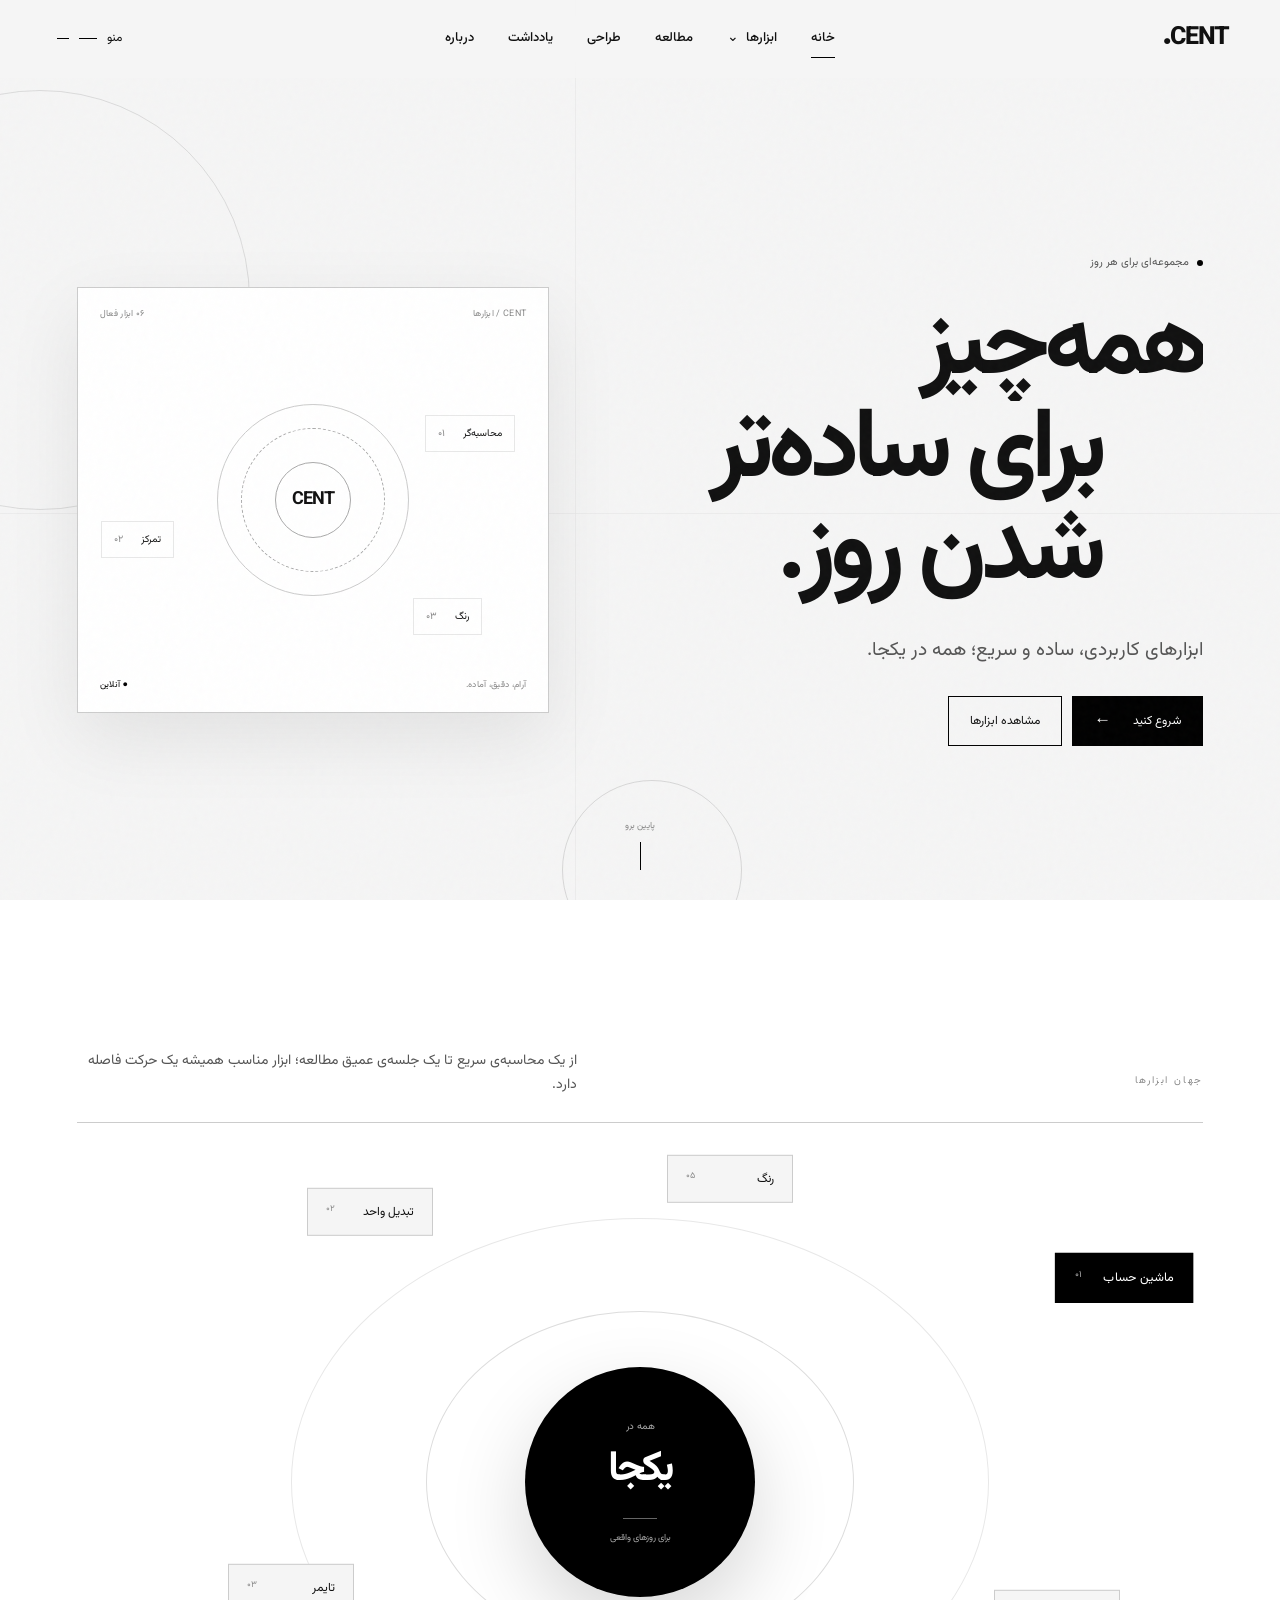
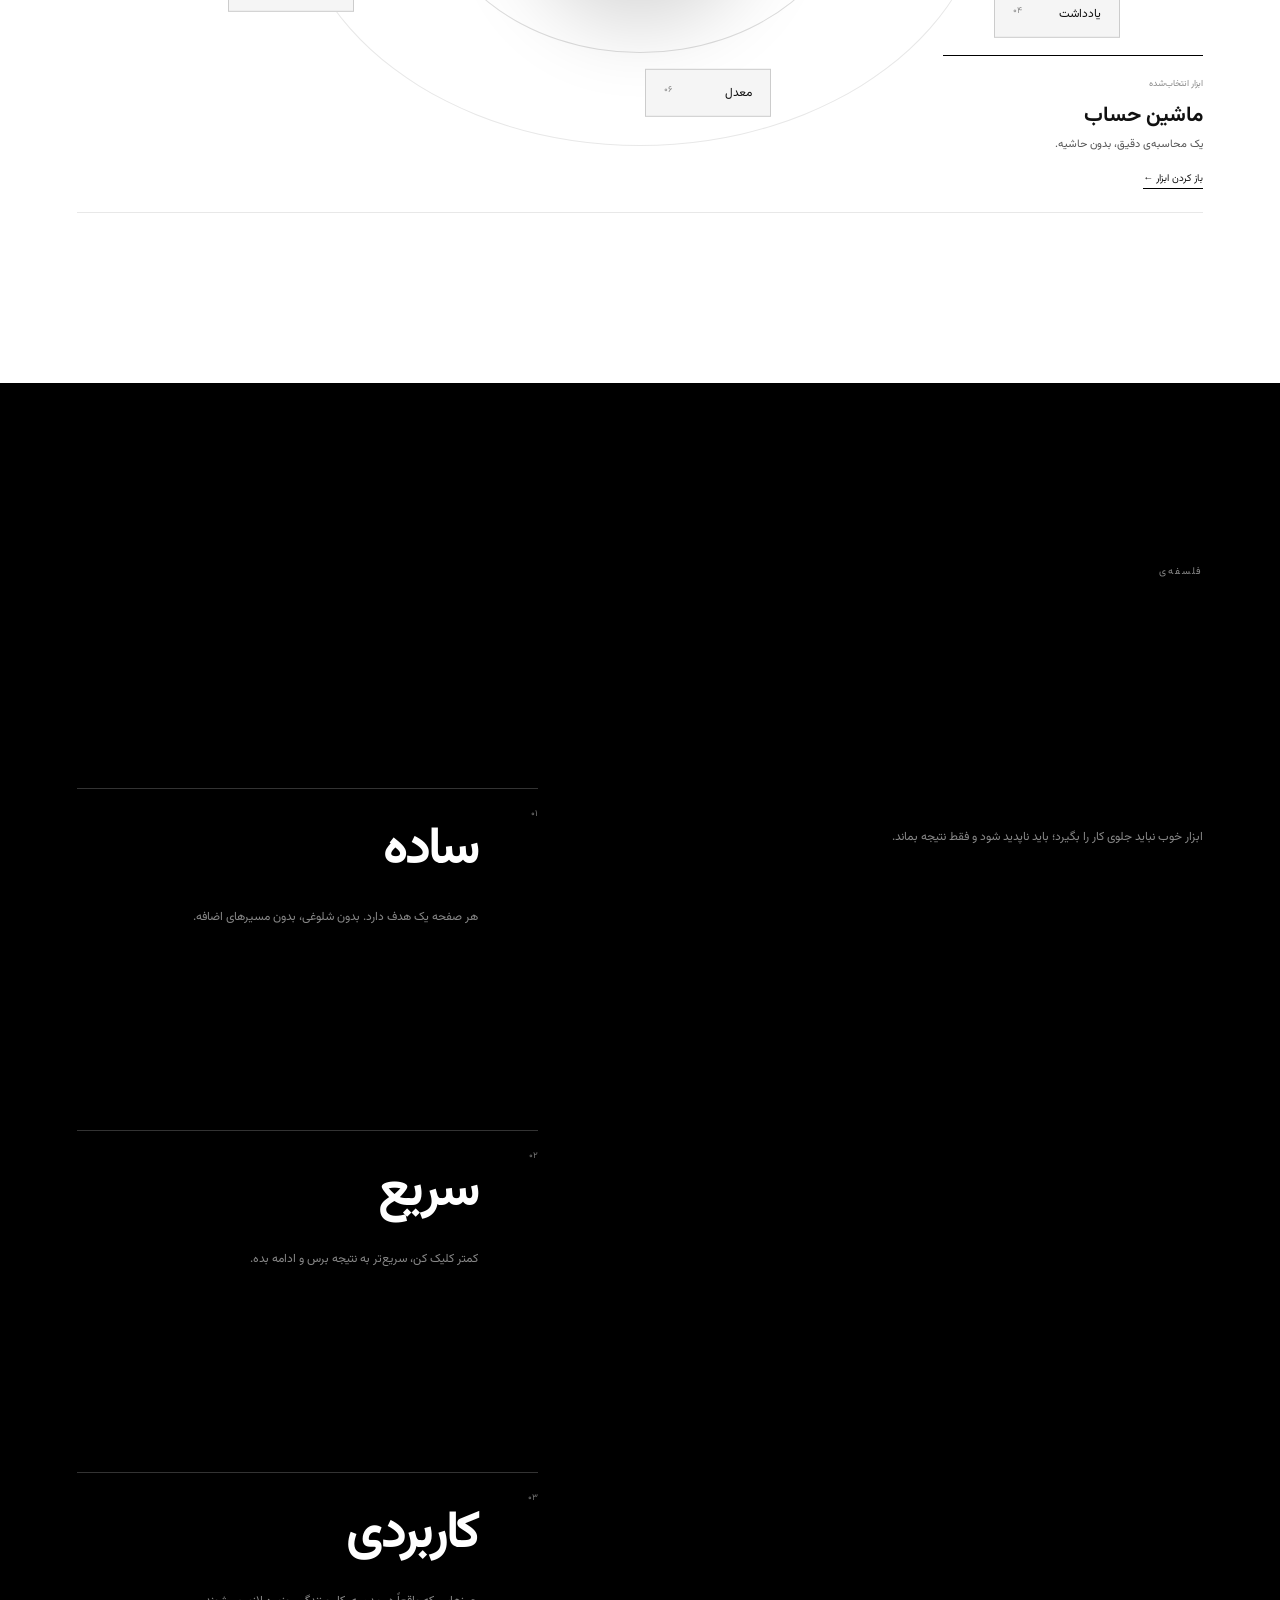
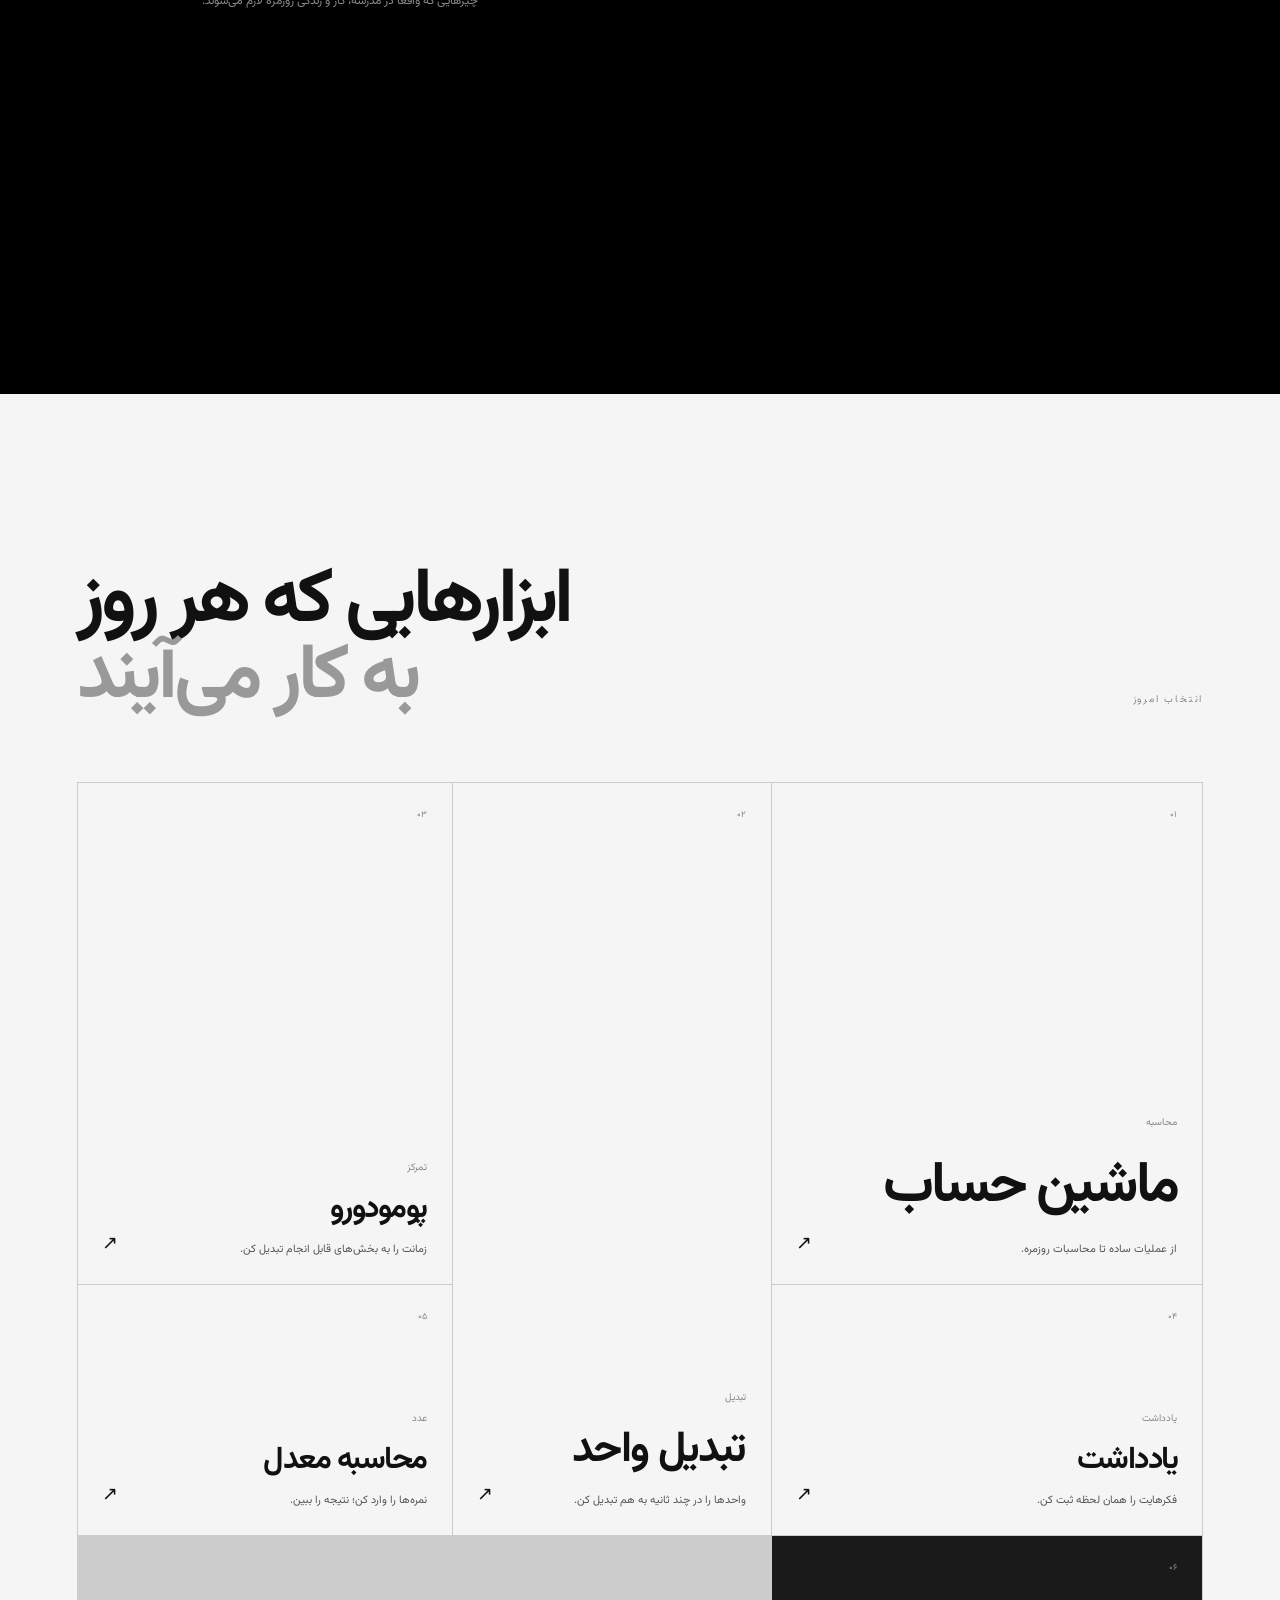
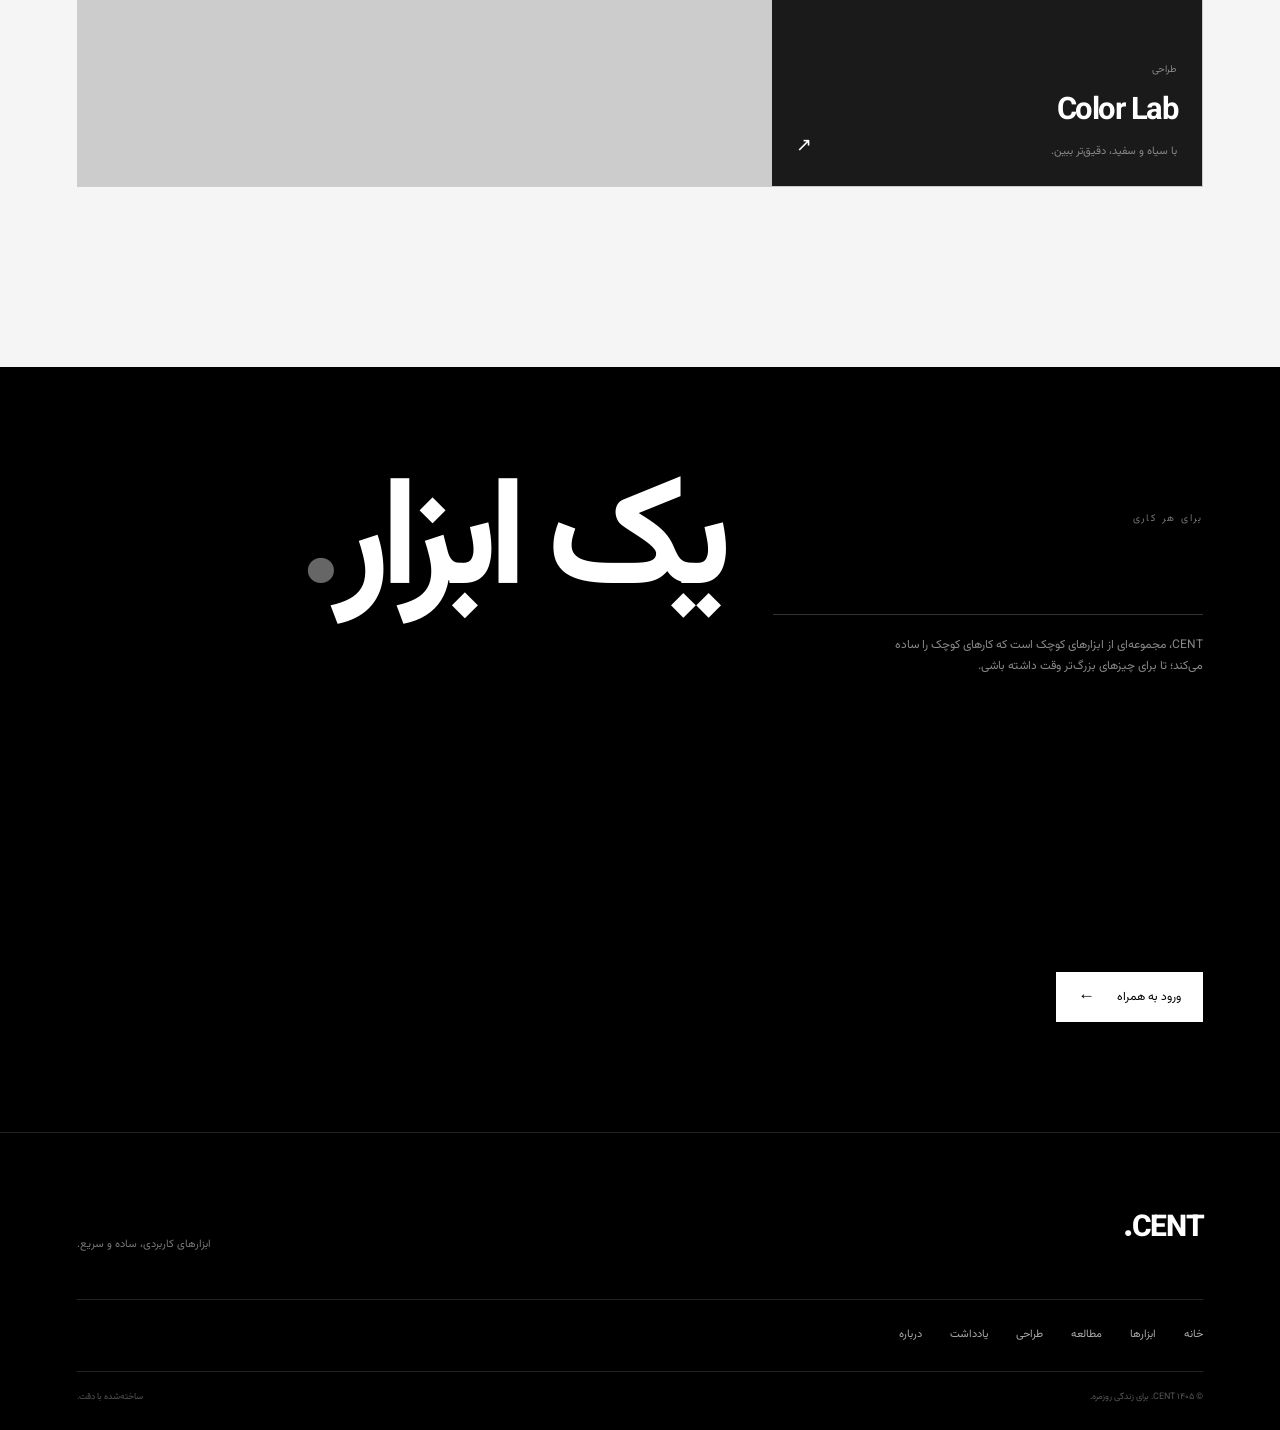
==== index.html @ fa40ea82 "Add files via upload" ====
<!doctype html>
<html lang="fa" dir="rtl">
<head>
  <meta charset="UTF-8" />
  <meta name="viewport" content="width=device-width, initial-scale=1.0" />
  <meta name="description" content="CENT؛ ابزارهای کاربردی، ساده و سریع برای هر روز." />
  <title>CENT — همه‌چیز برای ساده‌تر شدن روز</title>
  <link rel="preconnect" href="https://fonts.googleapis.com">
  <link rel="preconnect" href="https://fonts.gstatic.com" crossorigin>
  <link href="https://fonts.googleapis.com/css2?family=Vazirmatn:wght@300;400;500;600;700;800&display=swap" rel="stylesheet">
  <link rel="stylesheet" href="style.css" />
</head>
<body>
  <div class="noise" aria-hidden="true"></div>
  <header class="site-header" id="siteHeader">
    <a class="brand" href="#top" aria-label="همراه، صفحه اصلی">CENT<span class="brand-dot">.</span></a>
    <nav class="desktop-nav" aria-label="ناوبری اصلی">
      <a class="nav-link active" href="#top">خانه</a>
      <button class="nav-link menu-trigger" type="button" aria-expanded="false" aria-controls="megaMenu">ابزارها <span class="chevron">⌄</span></button>
      <a class="nav-link" href="#study">مطالعه</a>
      <a class="nav-link" href="#design">طراحی</a>
      <a class="nav-link" href="#notes">یادداشت</a>
      <a class="nav-link" href="hamrah-about-v1/about.html">درباره</a>
    </nav>
    <button class="menu-button" id="menuButton" type="button" aria-expanded="false" aria-controls="megaMenu">
      <span>منو</span><i></i><i></i>
    </button>
  </header>

  <div class="mega-overlay" id="megaOverlay"></div>
  <aside class="mega-menu" id="megaMenu" aria-hidden="true">
    <div class="mega-inner">
      <div class="mega-top">
        <div><span class="eyebrow">کتابخانه</span><h2>چیزی که لازم داری، همین‌جاست.</h2></div>
        <button class="close-menu" id="closeMenu" type="button" aria-label="بستن منو">×</button>
      </div>
      <div class="mega-grid">
        <section class="mega-col">
          <button class="accordion-head" type="button">ابزارها <span>+</span></button>
          <div class="accordion-body">
            <a href="hamrah-calculator/ma_he.html">ماشین حساب(فعال)</a><a href="hamrah-converter-v2/converter.html">تبدیل واحد(فعال)</a><a href="#tools">محاسبه درصد</a><a href="#tools">محاسبه سن</a><a href="#tools">محاسبه تخفیف</a>
          </div>
        </section>
        <section class="mega-col">
          <button class="accordion-head" type="button">مطالعه <span>+</span></button>
          <div class="accordion-body">
            <a href="study-timer/timer.html">تایمر مطالعه(فعال)</a><a href="#study">پومودورو</a><a href="#study">برنامه‌ریزی</a><a href="#study">محاسبه معدل</a>
          </div>
        </section>
        <section class="mega-col">
          <button class="accordion-head" type="button">طراحی <span>+</span></button>
          <div class="accordion-body">
            <a href="#design">Color Lab</a><a href="#design">Gradient Maker</a><a href="#design">پالت رنگ</a>
          </div>
        </section>
        <section class="mega-col">
          <button class="accordion-head" type="button">یادداشت <span>+</span></button>
          <div class="accordion-body">
            <a href="#notes">یادداشت جدید</a><a href="#notes">یادداشت‌های من</a><a href="#notes">فهرست کارها</a>
          </div>
        </section>
      </div>
      <div class="mega-footer"><span>برای شروع فقط یکی را انتخاب کن.</span><span class="menu-index">۰۱ / ۰۴</span></div>
    </div>
  </aside>

  <main id="top">
    <section class="hero section-pad">
      <div class="hero-grid-line line-a"></div><div class="hero-grid-line line-b"></div>
      <div class="hero-orb orb-one" data-depth="0.18"></div><div class="hero-orb orb-two" data-depth="-0.12"></div>
      <div class="hero-content">
        <div class="hero-kicker reveal"><span class="status-dot"></span> مجموعه‌ای برای هر روز</div>
        <h1 class="hero-title reveal-title"><span>همه‌چیز</span><span>برای ساده‌تر شدن روز.</span></h1>
        <p class="hero-sub reveal">ابزارهای کاربردی، ساده و سریع؛ همه در یکجا.</p>
        <div class="hero-actions reveal">
          <a class="button button-dark magnetic" href="#tools">شروع کنید <span>←</span></a>
          <a class="button button-light magnetic" href="#tools">مشاهده ابزارها</a>
        </div>
      </div>
      <div class="hero-preview reveal" aria-label="پیش‌نمایش محیط همراه">
        <div class="preview-top"><span>CENT / ابزارها</span><span>۰۶ ابزار فعال</span></div>
        <div class="preview-core"><div class="core-ring"></div><div class="core-center">CENT</div></div>
        <div class="preview-label label-one">محاسبه‌گر <b>۰۱</b></div>
        <div class="preview-label label-two">تمرکز <b>۰۲</b></div>
        <div class="preview-label label-three">رنگ <b>۰۳</b></div>
        <div class="preview-footer"><span>آرام، دقیق، آماده.</span><span>● آنلاین</span></div>
      </div>
      <div class="scroll-note"><span>پایین برو</span><i></i></div>
    </section>

    <section class="universe section-pad" id="tools">
      <div class="section-head reveal"><span class="eyebrow">جهان ابزارها</span><p>از یک محاسبه‌ی سریع تا یک جلسه‌ی عمیق مطالعه؛ ابزار مناسب همیشه یک حرکت فاصله دارد.</p></div>
      <div class="universe-stage">
        <div class="universe-center"><span class="center-small">همه در</span><strong>یکجا</strong><span class="center-line"></span><small>برای روزهای واقعی</small></div>
        <a href="hamrah-calculator/ma_he.html"><button class="tool-orbit tool-1 active-tool" data-tool="ماشین حساب" style="--x:7%;--y:19%;">ماشین حساب<span>۰۱</span></button></a> 
        <a href="hamrah-converter-v2/converter.html"><button class="tool-orbit tool-2" data-tool="تبدیل واحد" style="--x:74%;--y:9%;">تبدیل واحد<span>۰۲</span></button></a>
        <a href="study-timer/timer.html"><button class="tool-orbit tool-3" data-tool="تایمر" style="--x:81%;--y:66%;">تایمر<span>۰۳</span></button></a> 
        <button class="tool-orbit tool-4" data-tool="یادداشت" style="--x:13%;--y:70%;">یادداشت<span>۰۴</span></button>
        <button class="tool-orbit tool-5" data-tool="رنگ" style="--x:42%;--y:4%;">رنگ<span>۰۵</span></button>
        <button class="tool-orbit tool-6" data-tool="معدل" style="--x:44%;--y:82%;">معدل<span>۰۶</span></button>
        <div class="tool-detail" id="toolDetail"><span>ابزار انتخاب‌شده</span><strong>ماشین حساب</strong><p>یک محاسبه‌ی دقیق، بدون حاشیه.</p><a href="#tools-preview">باز کردن ابزار ←</a></div>
      </div>
    </section>

    <section class="philosophy section-pad" id="about">
      <div class="philosophy-sticky">
        <span class="eyebrow">فلسفه‌ی </span>
        <h2><span class="line-reveal">کمتر جستجو کن.</span><span class="line-reveal">بیشتر انجام بده.</span></h2>
        <div class="philosophy-caption">ابزار خوب نباید جلوی کار را بگیرد؛ باید ناپدید شود و فقط نتیجه بماند.</div>
      </div>
      <div class="principles">
        <article class="principle"><span>۰۱</span><h3>ساده</h3><p>هر صفحه یک هدف دارد. بدون شلوغی، بدون مسیرهای اضافه.</p></article>
        <article class="principle"><span>۰۲</span><h3>سریع</h3><p>کمتر کلیک کن، سریع‌تر به نتیجه برس و ادامه بده.</p></article>
        <article class="principle"><span>۰۳</span><h3>کاربردی</h3><p>چیزهایی که واقعاً در مدرسه، کار و زندگی روزمره لازم می‌شوند.</p></article>
      </div>
    </section>

    <section class="featured section-pad" id="tools-preview">
      <div class="featured-heading reveal"><span class="eyebrow">انتخاب امروز</span><h2>ابزارهایی که هر روز<br><em>به کار می‌آیند</em></h2></div>
      <div class="featured-layout">
        <a href="hamrah-calculator/ma_he.html"> <article class="feature-item feature-large"><span class="feature-no">۰۱</span><div><small>محاسبه</small><h3>ماشین حساب</h3><p>از عملیات ساده تا محاسبات روزمره.</p></div><span class="feature-arrow">↗</span></article></a>
        <article class="feature-item feature-tall"><span class="feature-no">۰۲</span><div><small>تبدیل</small><h3>تبدیل واحد</h3><p>واحدها را در چند ثانیه به هم تبدیل کن.</p></div><span class="feature-arrow">↗</span></article>
        <article class="feature-item feature-wide" id="study"><span class="feature-no">۰۳</span><div><small>تمرکز</small><h3>پومودورو</h3><p>زمانت را به بخش‌های قابل انجام تبدیل کن.</p></div><span class="feature-arrow">↗</span></article>
        <article class="feature-item" id="notes"><span class="feature-no">۰۴</span><div><small>یادداشت</small><h3>یادداشت</h3><p>فکرهایت را همان لحظه ثبت کن.</p></div><span class="feature-arrow">↗</span></article>
        <article class="feature-item" id="design"><span class="feature-no">۰۵</span><div><small>عدد</small><h3>محاسبه معدل</h3><p>نمره‌ها را وارد کن؛ نتیجه را ببین.</p></div><span class="feature-arrow">↗</span></article>
        <article class="feature-item feature-color"><span class="feature-no">۰۶</span><div><small>طراحی</small><h3>Color Lab</h3><p>با سیاه و سفید، دقیق‌تر ببین.</p></div><span class="feature-arrow">↗</span></article>
      </div>
    </section>

    <section class="manifesto section-pad">
      <div class="manifesto-grid"><span class="eyebrow">برای هر کاری</span><div class="manifesto-word">یک ابزار<span>.</span></div><div class="manifesto-line"></div><p>CENT، مجموعه‌ای از ابزارهای کوچک است که کارهای کوچک را ساده می‌کند؛ تا برای چیزهای بزرگ‌تر وقت داشته باشی.</p></div>
      <a class="button button-white magnetic" href="#top">ورود به همراه <span>←</span></a>
    </section>
  </main>

  <footer class="footer section-pad">
    <div class="footer-main"><a class="brand footer-brand" href="#top">CENT<span class="brand-dot">.</span></a><p>ابزارهای کاربردی، ساده و سریع.</p></div>
    <nav class="footer-links" aria-label="پیوندهای پایانی"><a href="#top">خانه</a><a href="#tools">ابزارها</a><a href="#study">مطالعه</a><a href="#design">طراحی</a><a href="#notes">یادداشت</a><a href="#about">درباره</a></nav>
    <div class="footer-bottom"><span>© ۱۴۰۵ CENT. برای زندگی روزمره.</span><span>ساخته‌شده با دقت.</span></div>
  </footer>
  <script src="script.js"></script>
</body>
</html>
---- style.css ----
:root{--black:#000;--ink:#111;--deep:#1a1a1a;--gray:#555;--mid:#888;--line:#ccc;--soft:#e8e8e8;--paper:#f5f5f5;--white:#fff;--ease:cubic-bezier(.22,1,.36,1)}
*{box-sizing:border-box}html{scroll-behavior:smooth}body{margin:0;background:var(--paper);color:var(--ink);font-family:"Vazirmatn",sans-serif;line-height:1.7;overflow-x:hidden}body.menu-open{overflow:hidden}a{text-decoration:none;color:inherit}button{font:inherit;color:inherit}.noise{position:fixed;inset:0;pointer-events:none;opacity:.035;z-index:50;background-image:url("data:image/svg+xml,%3Csvg viewBox='0 0 180 180' xmlns='http://www.w3.org/2000/svg'%3E%3Cfilter id='n'%3E%3CfeTurbulence type='fractalNoise' baseFrequency='.9' numOctaves='3' stitchTiles='stitch'/%3E%3C/filter%3E%3Crect width='100%25' height='100%25' filter='url(%23n)' opacity='.7'/%3E%3C/svg%3E")}.section-pad{padding-inline:clamp(24px,6vw,96px)}
.site-header{position:fixed;top:0;right:0;left:0;height:78px;z-index:60;display:grid;grid-template-columns:1fr auto 1fr;align-items:center;padding:0 clamp(24px,4vw,64px);background:rgba(245,245,245,.78);border-bottom:1px solid transparent;backdrop-filter:blur(18px);transition:.4s var(--ease)}.site-header.scrolled{border-color:var(--soft);height:68px}.brand{font-size:25px;font-weight:800;letter-spacing:-1.4px;justify-self:start}.brand-dot{font-size:34px;line-height:0}.desktop-nav{display:flex;gap:34px;align-items:center}.nav-link{position:relative;border:0;background:none;font-size:13px;font-weight:500;padding:10px 0;cursor:pointer}.nav-link:after{content:"";position:absolute;bottom:2px;right:0;width:0;height:1px;background:var(--black);transition:.35s var(--ease)}.nav-link:hover:after,.nav-link.active:after{width:100%}.chevron{display:inline-block;margin-right:4px;font-size:14px;transition:.3s}.menu-trigger[aria-expanded=true] .chevron{transform:rotate(180deg)}.menu-button{justify-self:end;border:0;background:none;cursor:pointer;display:flex;align-items:center;gap:10px;font-size:12px}.menu-button i{display:block;width:18px;height:1px;background:var(--black);transition:.35s var(--ease)}.menu-button i:last-child{width:12px}.menu-button[aria-expanded=true] i:first-of-type{transform:translateY(3px) rotate(45deg)}.menu-button[aria-expanded=true] i:last-of-type{transform:translateY(-3px) rotate(-45deg);width:18px}
.mega-overlay{position:fixed;inset:0;background:rgba(0,0,0,.28);z-index:58;opacity:0;pointer-events:none;transition:.5s}.mega-overlay.open{opacity:1;pointer-events:auto}.mega-menu{position:fixed;top:78px;right:0;left:0;z-index:59;background:var(--white);transform:translateY(-18px);opacity:0;visibility:hidden;border-bottom:1px solid var(--soft);transition:.6s var(--ease)}.mega-menu.open{transform:translateY(0);opacity:1;visibility:visible}.mega-inner{padding:36px clamp(24px,6vw,96px) 24px}.mega-top{display:flex;justify-content:space-between;align-items:flex-start;margin-bottom:32px}.eyebrow{display:block;font-size:10px;text-transform:uppercase;letter-spacing:1.8px;color:var(--mid);margin-bottom:9px}.mega-top h2{font-size:clamp(23px,3vw,40px);line-height:1.3;letter-spacing:-1.7px;margin:0}.close-menu{border:1px solid var(--line);background:none;width:42px;height:42px;border-radius:50%;cursor:pointer;font-size:26px;line-height:1;transition:.3s}.close-menu:hover{background:var(--black);color:var(--white);transform:rotate(90deg)}.mega-grid{display:grid;grid-template-columns:repeat(4,1fr);border-top:1px solid var(--soft)}.mega-col{padding:22px 18px;border-left:1px solid var(--soft)}.mega-col:last-child{border-left:0}.accordion-head{background:none;border:0;padding:0;width:100%;display:flex;justify-content:space-between;font-size:15px;font-weight:700;text-align:right}.accordion-head span{display:none}.accordion-body{display:grid;gap:8px;margin-top:17px}.accordion-body a{font-size:13px;color:var(--gray);width:max-content;position:relative}.accordion-body a:after{content:"";position:absolute;bottom:-2px;right:0;width:0;height:1px;background:var(--black);transition:.3s}.accordion-body a:hover{color:var(--black)}.accordion-body a:hover:after{width:100%}.mega-footer{border-top:1px solid var(--soft);padding-top:15px;display:flex;justify-content:space-between;font-size:10px;color:var(--mid)}
.hero{min-height:100svh;position:relative;display:grid;grid-template-columns:1.1fr .9fr;align-items:center;gap:6vw;padding-top:100px;overflow:hidden}.hero-grid-line{position:absolute;background:var(--soft);opacity:.7}.line-a{width:1px;top:0;bottom:0;right:55%}.line-b{height:1px;left:0;right:0;top:57%}.hero-orb{position:absolute;border:1px solid #aaa;border-radius:50%;pointer-events:none}.orb-one{width:420px;height:420px;left:-170px;top:10%;opacity:.35}.orb-two{width:180px;height:180px;right:42%;bottom:-60px;opacity:.4}.hero-content{position:relative;z-index:2}.hero-kicker{font-size:11px;color:var(--gray);display:flex;align-items:center;gap:8px;margin-bottom:26px}.status-dot{width:6px;height:6px;background:var(--black);border-radius:50%;animation:pulse 2s infinite}.hero-title{font-size:clamp(55px,7.7vw,132px);line-height:1.04;letter-spacing:-6px;margin:0;max-width:1000px}.hero-title span{display:block;overflow:hidden}.hero-title span:nth-child(2){padding-right:8vw}.hero-sub{font-size:clamp(15px,1.5vw,20px);color:var(--gray);margin:28px 0 30px;max-width:450px}.hero-actions{display:flex;gap:10px;align-items:center}.button{min-height:50px;padding:0 21px;display:inline-flex;align-items:center;justify-content:center;gap:22px;border:1px solid var(--black);font-size:12px;cursor:pointer;transition:.45s var(--ease);position:relative;overflow:hidden}.button span{font-size:17px;transition:.4s}.button-dark{background:var(--black);color:var(--white)}.button-light{background:transparent}.button:hover{transform:translateY(-3px)}.button:hover span{transform:translateX(-5px)}.hero-preview{position:relative;z-index:2;width:min(100%,540px);aspect-ratio:1/.9;background:var(--white);border:1px solid var(--line);box-shadow:0 25px 70px rgba(0,0,0,.08);justify-self:end;transform:rotate(1.2deg)}.preview-top,.preview-footer{position:absolute;left:22px;right:22px;display:flex;justify-content:space-between;font-size:9px;color:var(--mid);letter-spacing:.3px}.preview-top{top:19px}.preview-footer{bottom:18px}.preview-footer span:last-child{color:var(--black)}.preview-core{position:absolute;inset:18% 20%;display:grid;place-items:center}.core-ring{position:absolute;width:68%;aspect-ratio:1;border:1px solid var(--line);border-radius:50%;animation:spin 18s linear infinite}.core-ring:before,.core-ring:after{content:"";position:absolute;inset:12%;border:1px dashed #aaa;border-radius:50%}.core-ring:after{inset:30%;border-style:solid}.core-center{font-size:18px;font-weight:700;letter-spacing:-1px}.preview-label{position:absolute;padding:9px 12px;border:1px solid var(--soft);background:rgba(255,255,255,.9);font-size:10px;display:flex;gap:18px}.preview-label b{font-weight:400;color:var(--mid)}.label-one{right:7%;top:30%}.label-two{left:5%;top:55%}.label-three{right:14%;bottom:18%}.scroll-note{position:absolute;bottom:30px;left:50%;transform:translateX(-50%);font-size:9px;color:var(--mid);display:flex;flex-direction:column;align-items:center;gap:8px}.scroll-note i{height:28px;width:1px;background:var(--black);animation:scrollLine 1.8s infinite}
.universe{padding-top:150px;padding-bottom:170px;background:var(--white)}.section-head{display:grid;grid-template-columns:1fr 1fr;align-items:end;border-bottom:1px solid var(--line);padding-bottom:24px}.section-head p{font-size:14px;color:var(--gray);max-width:500px;margin:0;justify-self:end}.universe-stage{height:660px;position:relative;margin-top:30px;border-bottom:1px solid var(--soft)}.universe-stage:before{content:"";position:absolute;inset:10% 19%;border:1px solid var(--soft);border-radius:50%;animation:spin 30s linear infinite}.universe-stage:after{content:"";position:absolute;inset:24% 31%;border:1px solid #ddd;border-radius:50%}.universe-center{position:absolute;inset:0;margin:auto;width:230px;height:230px;border-radius:50%;background:var(--black);color:var(--white);display:flex;flex-direction:column;align-items:center;justify-content:center;text-align:center;z-index:2;box-shadow:0 30px 80px rgba(0,0,0,.16)}.center-small{font-size:10px;color:#aaa}.universe-center strong{font-size:42px;letter-spacing:-3px}.universe-center small{font-size:9px;color:#aaa}.center-line{width:34px;height:1px;background:#666;margin:12px 0}.tool-orbit{position:absolute;right:var(--x);top:var(--y);transform:translate(50%,-50%);border:1px solid var(--line);background:var(--paper);padding:13px 18px;min-width:126px;text-align:right;font-size:12px;cursor:pointer;display:flex;justify-content:space-between;gap:20px;transition:.5s var(--ease);z-index:3}.tool-orbit span{font-size:9px;color:var(--mid)}.tool-orbit:hover,.tool-orbit.active-tool{background:var(--black);color:var(--white);border-color:var(--black);transform:translate(50%,-50%) scale(1.05)}.tool-orbit:hover span,.tool-orbit.active-tool span{color:#aaa}.tool-detail{position:absolute;bottom:20px;right:0;width:260px;border-top:1px solid var(--black);padding-top:13px}.tool-detail span{font-size:9px;color:var(--mid)}.tool-detail strong{display:block;font-size:21px;margin:2px 0}.tool-detail p{font-size:11px;color:var(--gray);margin:0 0 10px}.tool-detail a{font-size:10px;border-bottom:1px solid var(--black);padding-bottom:2px}
.philosophy{min-height:130vh;background:var(--black);color:var(--white);display:grid;grid-template-columns:1.1fr .9fr;gap:8vw;padding-top:180px;padding-bottom:180px}.philosophy-sticky{align-self:start;position:sticky;top:130px;height:max-content}.philosophy .eyebrow{color:#888}.philosophy h2{font-size:clamp(55px,7vw,110px);line-height:1.02;letter-spacing:-5px;margin:25px 0 40px}.line-reveal{display:block;clip-path:inset(0 100% 0 0);transition:clip-path 1.2s var(--ease)}.line-reveal.visible{clip-path:inset(0 0 0 0)}.philosophy-caption{color:#888;max-width:330px;font-size:12px}.principles{padding-top:25vh}.principle{min-height:38vh;border-top:1px solid #333;padding-top:18px;display:grid;grid-template-columns:45px 1fr;grid-template-rows:auto auto;column-gap:15px;align-content:start}.principle span{font-size:9px;color:#777}.principle h3{font-size:52px;letter-spacing:-3px;margin:0;grid-column:2}.principle p{font-size:12px;color:#888;max-width:300px;grid-column:2;margin-top:12px}
.featured{padding-top:170px;padding-bottom:180px}.featured-heading{display:flex;align-items:end;justify-content:space-between;margin-bottom:65px}.featured-heading h2{font-size:clamp(42px,6vw,86px);line-height:1;letter-spacing:-4px;margin:0;text-align:left}.featured-heading em{font-style:normal;color:#999}.featured-layout{display:grid;grid-template-columns:1.15fr .85fr 1fr;grid-auto-rows:minmax(230px,auto);gap:1px;background:var(--line);border:1px solid var(--line)}.feature-item{background:var(--paper);min-height:250px;padding:25px;position:relative;display:flex;flex-direction:column;justify-content:space-between;overflow:hidden;transition:.55s var(--ease)}.feature-item:before{content:"";position:absolute;inset:0;border:1px solid transparent;transition:.45s}.feature-item:hover{background:var(--white);transform:translate(-4px,-4px);z-index:2;box-shadow:12px 15px 30px rgba(0,0,0,.08)}.feature-item:hover:before{border-color:var(--black)}.feature-no{font-size:9px;color:var(--mid)}.feature-item small{font-size:10px;color:var(--mid)}.feature-item h3{font-size:31px;letter-spacing:-1.5px;margin:4px 0}.feature-item p{font-size:11px;color:var(--gray);margin:0}.feature-arrow{position:absolute;left:24px;bottom:23px;font-size:19px;transition:.4s}.feature-item:hover .feature-arrow{transform:translate(-5px,5px)}.feature-large{grid-row:span 2;min-height:501px}.feature-large h3{font-size:57px;letter-spacing:-3px}.feature-tall{grid-row:span 2;min-height:501px}.feature-tall h3{font-size:43px}.feature-wide{grid-column:3;grid-row:1}.feature-color{background:var(--deep);color:var(--white)}.feature-color p,.feature-color small,.feature-color .feature-no{color:#888}.feature-color:hover{background:var(--black)}
.manifesto{background:var(--black);color:var(--white);min-height:85vh;padding-top:110px;padding-bottom:110px;display:flex;flex-direction:column;justify-content:space-between}.manifesto-grid{display:grid;grid-template-columns:1fr 1.5fr;column-gap:4vw;align-items:end}.manifesto-grid .eyebrow{color:#777}.manifesto-word{font-size:clamp(75px,12vw,190px);font-weight:700;letter-spacing:-10px;line-height:.9;grid-column:2;grid-row:1 / span 2}.manifesto-word span{color:#666}.manifesto-line{height:1px;background:#333;grid-column:1;margin-top:45px}.manifesto-grid p{grid-column:1;max-width:310px;color:#888;font-size:12px;margin:20px 0 0}.button-white{background:var(--white);color:var(--black);border-color:var(--white);width:max-content;margin-top:90px}.footer{background:var(--black);color:var(--white);padding-top:70px;padding-bottom:25px;border-top:1px solid #222}.footer-main{display:flex;justify-content:space-between;align-items:end;border-bottom:1px solid #222;padding-bottom:45px}.footer-brand{font-size:30px}.footer-main p{font-size:11px;color:#777;margin:0}.footer-links{display:flex;gap:28px;padding:26px 0;border-bottom:1px solid #222;font-size:11px;color:#aaa}.footer-links a:hover{color:white}.footer-bottom{display:flex;justify-content:space-between;color:#555;font-size:9px;padding-top:18px}
.reveal{opacity:0;transform:translateY(20px);transition:opacity .9s var(--ease),transform .9s var(--ease)}.reveal.visible{opacity:1;transform:none}.reveal-title span{opacity:0;transform:translateY(100%);animation:titleIn 1s var(--ease) forwards}.reveal-title span:nth-child(2){animation-delay:.14s}.status-dot{animation-delay:.8s}@keyframes titleIn{to{opacity:1;transform:none}}@keyframes pulse{0%,100%{opacity:.3;transform:scale(.8)}50%{opacity:1;transform:scale(1.2)}}@keyframes spin{to{transform:rotate(360deg)}}@keyframes scrollLine{0%,100%{transform:scaleY(.3);transform-origin:top}50%{transform:scaleY(1);transform-origin:top}}
@media(max-width:900px){.site-header{grid-template-columns:1fr auto;height:68px}.desktop-nav{display:none}.menu-button{grid-column:2}.brand{grid-column:1}.mega-menu{top:0;height:100svh;overflow:auto;transform:translateY(100%)}.mega-menu.open{transform:translateY(0)}.mega-inner{padding:85px 24px 30px;min-height:100%}.mega-top{margin-bottom:25px}.mega-top h2{font-size:27px}.mega-grid{display:block;border-top:0}.mega-col{border-left:0;border-bottom:1px solid var(--soft);padding:0}.accordion-head{padding:19px 0;font-size:18px}.accordion-head span{display:block;transition:.3s}.accordion-head.open span{transform:rotate(45deg)}.accordion-body{max-height:0;overflow:hidden;margin:0;gap:0;transition:max-height .5s var(--ease)}.accordion-body a{font-size:14px;padding:8px 0 13px}.mega-footer{margin-top:20px}.hero{grid-template-columns:1fr;min-height:100svh;padding-top:125px;padding-bottom:70px;gap:35px}.hero-title{font-size:clamp(48px,12vw,76px);letter-spacing:-4px}.hero-title span:nth-child(2){padding-right:0}.hero-preview{width:92%;justify-self:center;transform:rotate(0)}.line-a{right:70%}.line-b{top:65%}.scroll-note{display:none}.universe{padding-top:100px;padding-bottom:100px}.section-head{display:block}.section-head p{margin-top:20px}.universe-stage{height:570px}.universe-stage:before{inset:12% 2%}.universe-stage:after{inset:27% 17%}.universe-center{width:180px;height:180px}.universe-center strong{font-size:33px}.tool-orbit{min-width:105px;padding:11px 12px;font-size:10px}.tool-1{right:0!important;top:22%!important}.tool-2{right:100%!important;top:20%!important}.tool-3{right:100%!important;top:72%!important}.tool-4{right:0!important;top:72%!important}.tool-5{right:50%!important;top:5%!important}.tool-6{right:50%!important;top:91%!important}.tool-detail{right:50%;transform:translateX(50%);bottom:0;width:230px}.philosophy{min-height:auto;display:block;padding-top:110px;padding-bottom:100px}.philosophy-sticky{position:relative;top:auto}.philosophy h2{font-size:clamp(48px,13vw,72px);letter-spacing:-4px}.principles{padding-top:90px}.principle{min-height:280px}.principle h3{font-size:43px}.featured{padding-top:100px;padding-bottom:100px}.featured-heading{display:block;margin-bottom:35px}.featured-heading h2{text-align:right;font-size:clamp(45px,12vw,70px);letter-spacing:-4px}.featured-layout{grid-template-columns:1fr 1fr}.feature-large,.feature-tall{grid-row:auto;min-height:330px}.feature-large{grid-column:span 2}.feature-large h3{font-size:44px}.feature-tall h3{font-size:32px}.feature-wide{grid-column:span 2;grid-row:auto}.feature-color{grid-column:span 2}.manifesto{min-height:75vh;padding-top:80px}.manifesto-grid{display:block}.manifesto-word{font-size:clamp(70px,19vw,130px);letter-spacing:-7px;margin-top:30px}.manifesto-line{margin-top:40px}.manifesto-grid p{margin-top:20px}.button-white{margin-top:65px}.footer-main{display:block}.footer-main p{margin-top:18px}.footer-links{flex-wrap:wrap;gap:14px 25px}.footer-bottom{display:block}.footer-bottom span{display:block;margin-top:6px}}
@media(max-width:430px){.section-pad{padding-inline:18px}.hero{padding-top:110px}.hero-title{font-size:48px}.hero-sub{font-size:14px}.hero-actions{align-items:stretch;flex-direction:column}.button{width:100%}.hero-preview{aspect-ratio:1/.94}.preview-label{font-size:8px}.universe-stage{height:540px}.tool-orbit{min-width:94px;font-size:9px}.tool-detail{bottom:-3px}.principle h3{font-size:38px}.feature-item{min-height:230px;padding:18px}.feature-large{min-height:310px}.feature-large h3{font-size:39px}.feature-tall{min-height:260px}.feature-tall h3{font-size:27px}.feature-item p{font-size:10px}.manifesto-word{font-size:72px}.footer{padding-inline:18px}}
@media(prefers-reduced-motion:reduce){html{scroll-behavior:auto}.reveal,.reveal-title span{animation:none!important;transition:none!important;opacity:1!important;transform:none!important}.core-ring,.universe-stage:before{animation:none}.tool-orbit:hover,.tool-orbit.active-tool,.feature-item:hover,.button:hover{transform:none}.line-reveal{clip-path:none}}
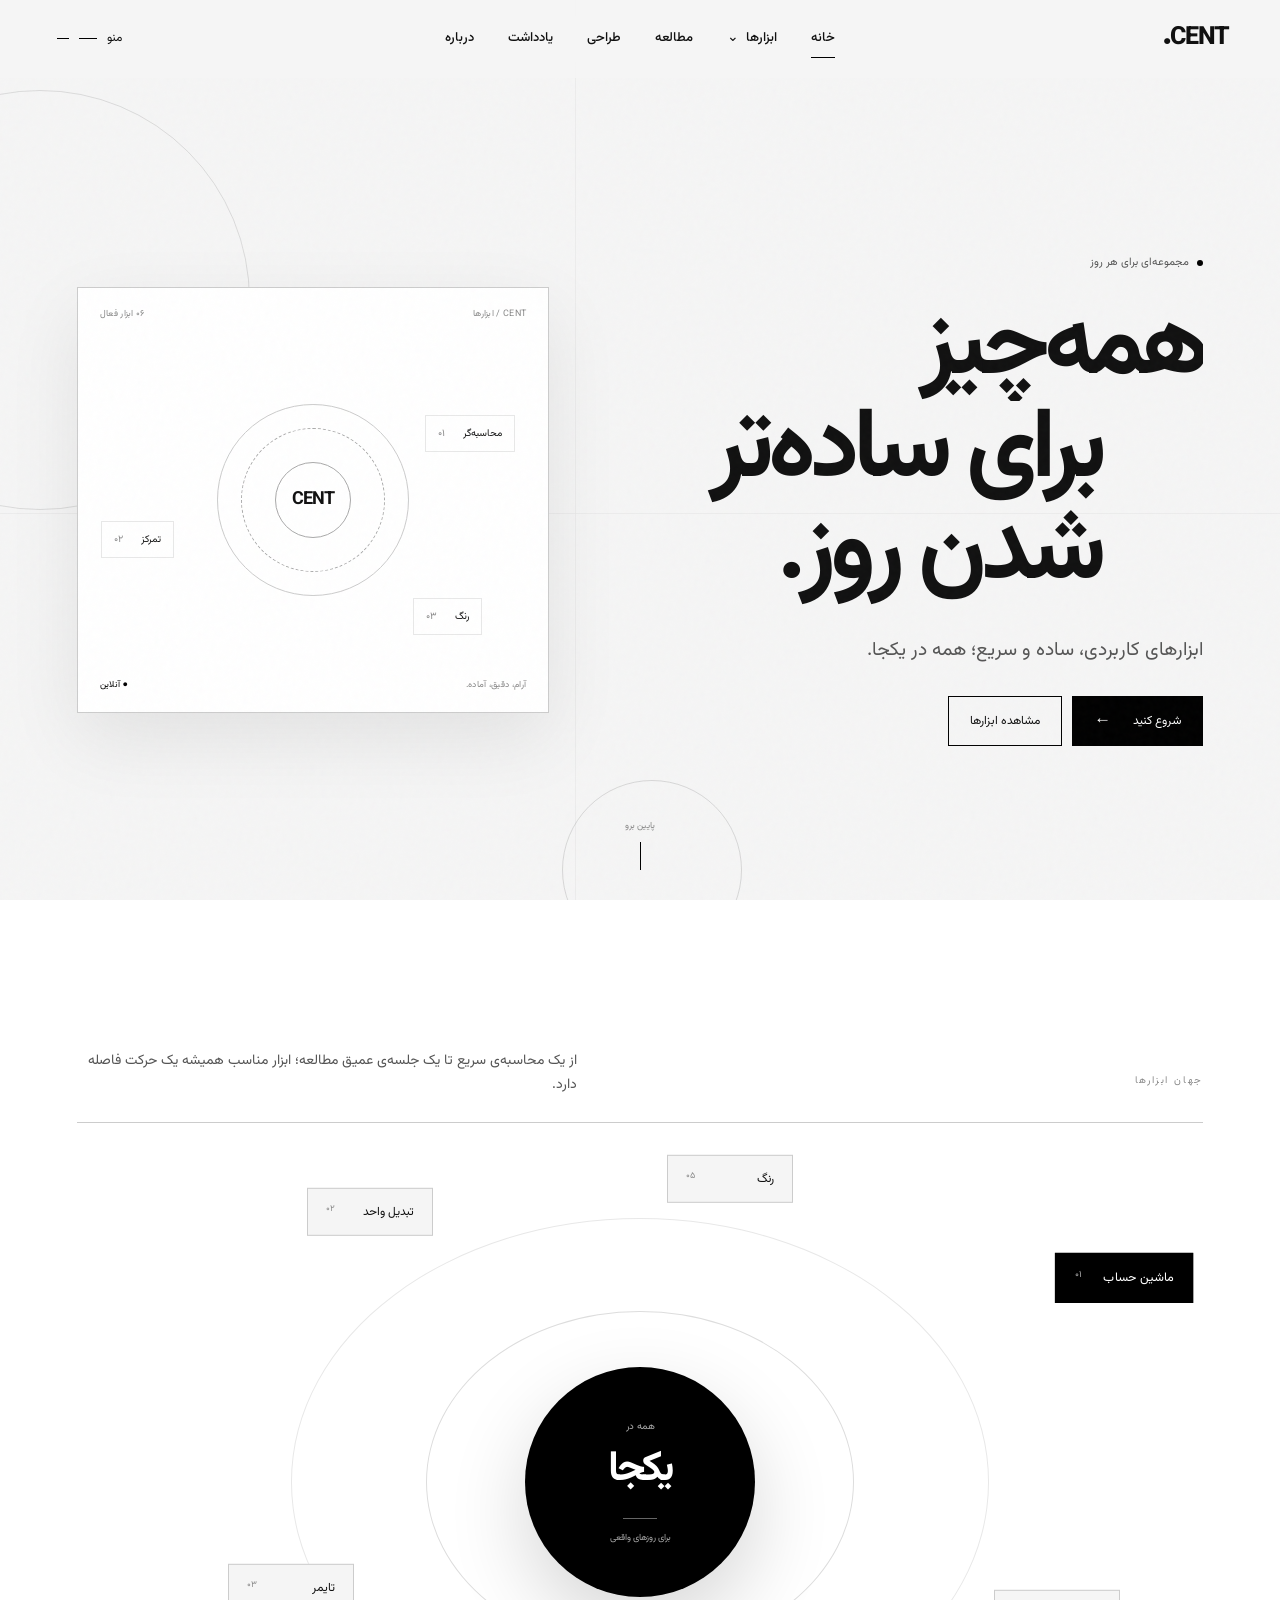
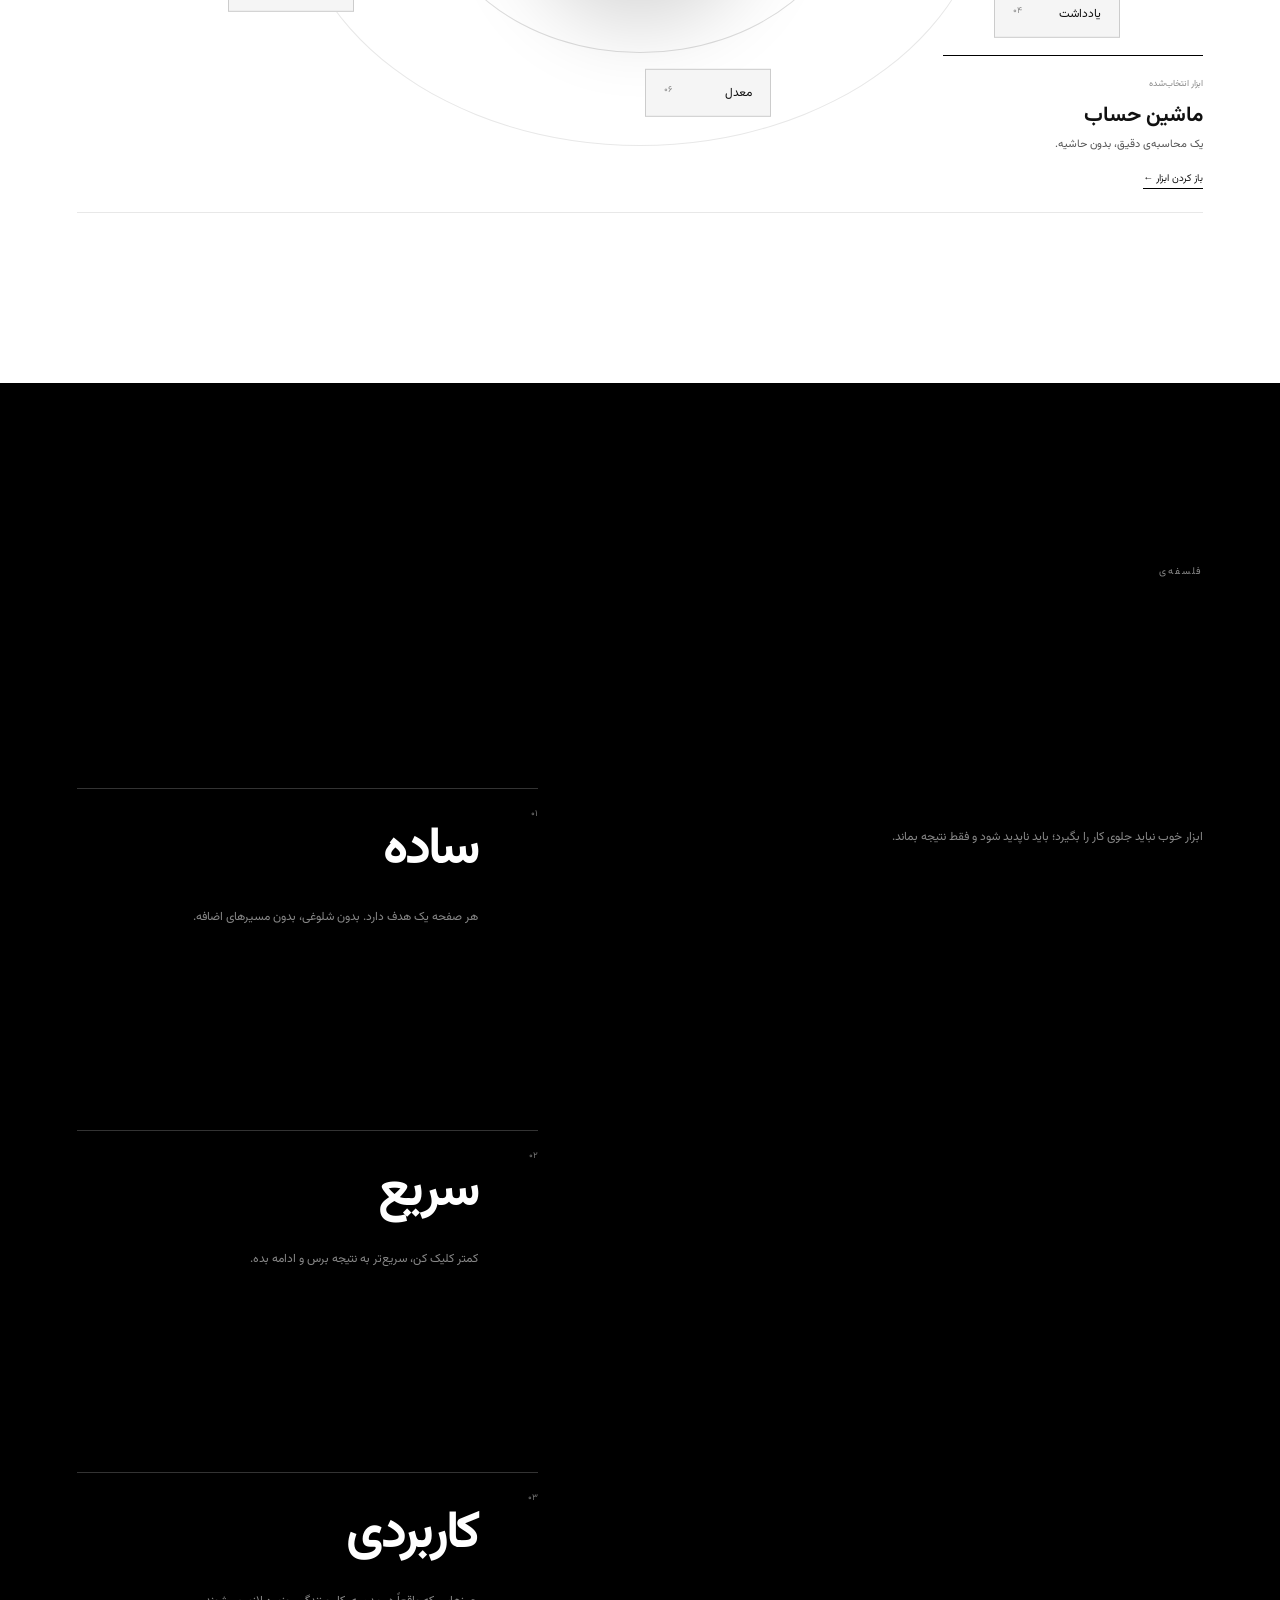
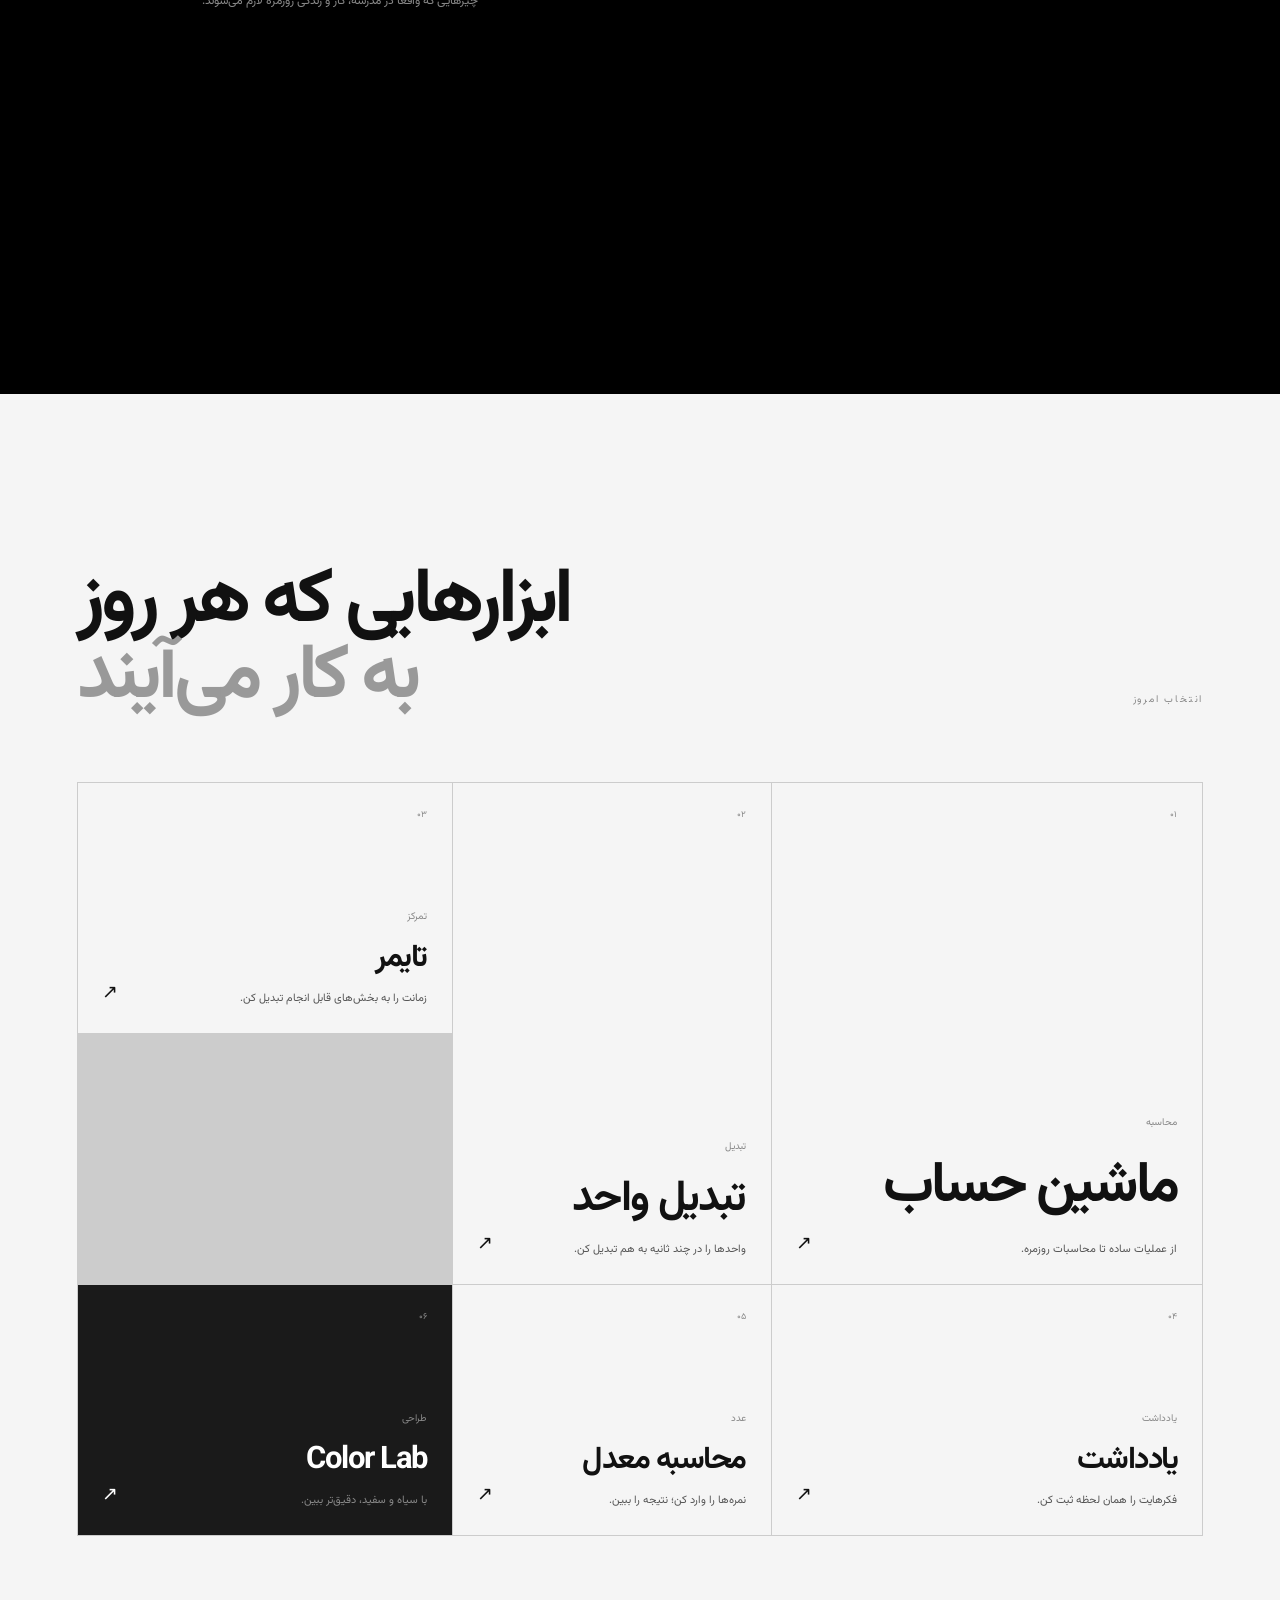
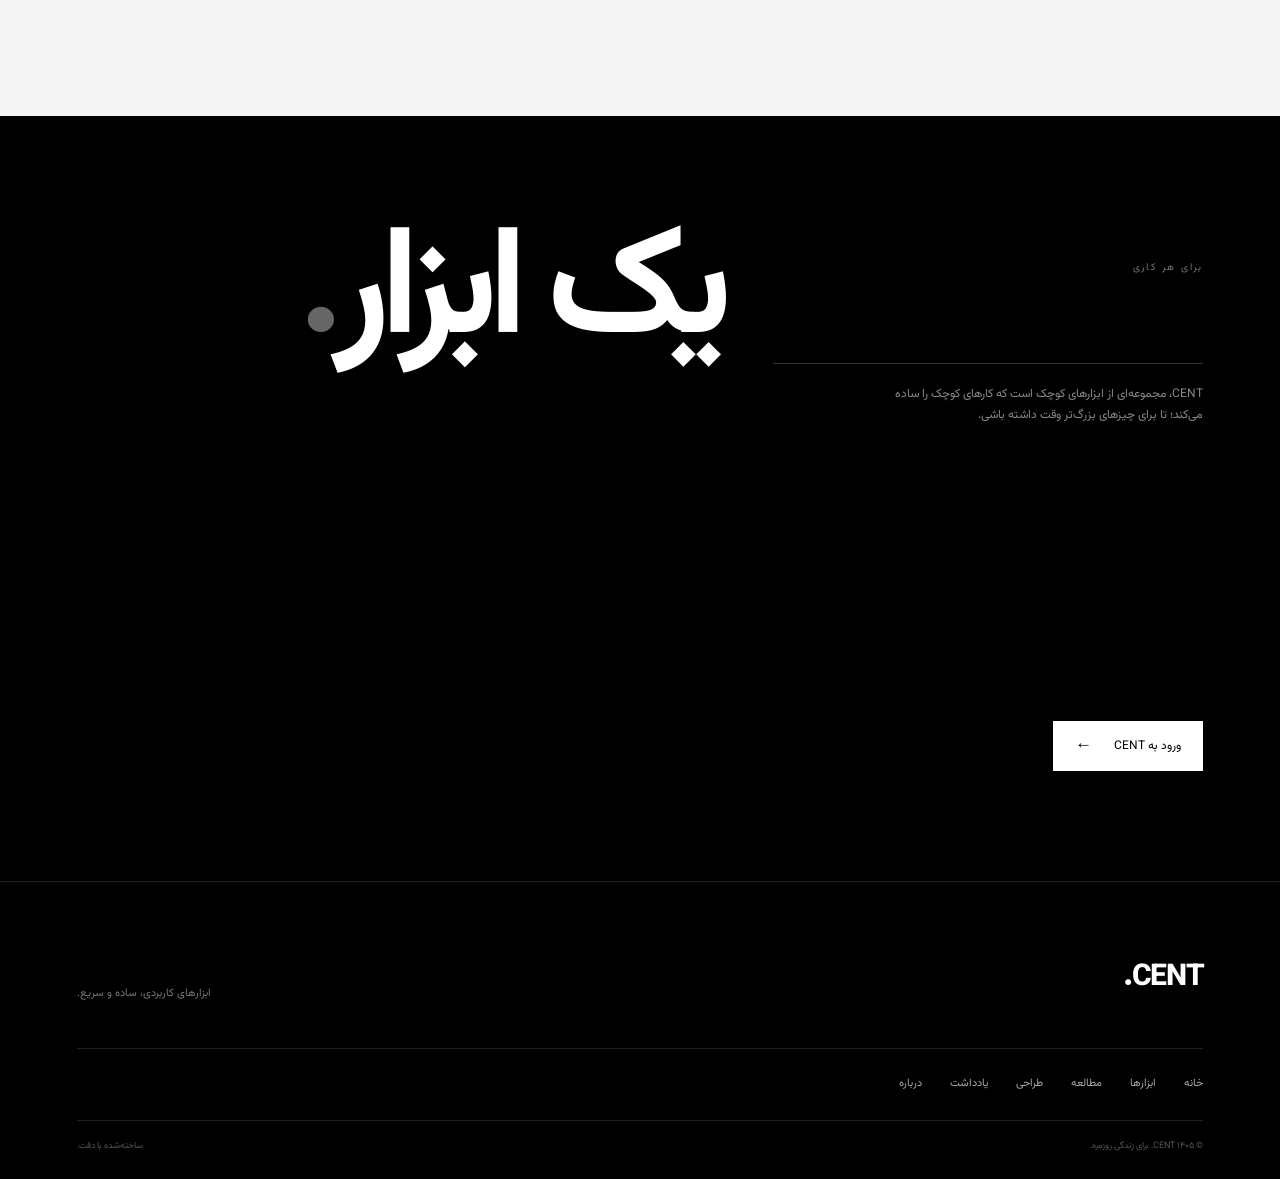
==== commit c9e29d96: "Update index.html" ====
--- a/index.html
+++ b/index.html
@@ -119,8 +119,8 @@
       <div class="featured-heading reveal"><span class="eyebrow">انتخاب امروز</span><h2>ابزارهایی که هر روز<br><em>به کار می‌آیند</em></h2></div>
       <div class="featured-layout">
         <a href="hamrah-calculator/ma_he.html"> <article class="feature-item feature-large"><span class="feature-no">۰۱</span><div><small>محاسبه</small><h3>ماشین حساب</h3><p>از عملیات ساده تا محاسبات روزمره.</p></div><span class="feature-arrow">↗</span></article></a>
-        <article class="feature-item feature-tall"><span class="feature-no">۰۲</span><div><small>تبدیل</small><h3>تبدیل واحد</h3><p>واحدها را در چند ثانیه به هم تبدیل کن.</p></div><span class="feature-arrow">↗</span></article>
-        <article class="feature-item feature-wide" id="study"><span class="feature-no">۰۳</span><div><small>تمرکز</small><h3>پومودورو</h3><p>زمانت را به بخش‌های قابل انجام تبدیل کن.</p></div><span class="feature-arrow">↗</span></article>
+        <a href="hamrah-converter-v2/converter.html"> <article class="feature-item feature-tall"><span class="feature-no">۰۲</span><div><small>تبدیل</small><h3>تبدیل واحد</h3><p>واحدها را در چند ثانیه به هم تبدیل کن.</p></div><span class="feature-arrow">↗</span></article></a>
+        <a href="study-timer/timer.html"> <article class="feature-item feature-wide" id="study"><span class="feature-no">۰۳</span><div><small>تمرکز</small><h3>تایمر</h3><p>زمانت را به بخش‌های قابل انجام تبدیل کن.</p></div><span class="feature-arrow">↗</span></article></a>
         <article class="feature-item" id="notes"><span class="feature-no">۰۴</span><div><small>یادداشت</small><h3>یادداشت</h3><p>فکرهایت را همان لحظه ثبت کن.</p></div><span class="feature-arrow">↗</span></article>
         <article class="feature-item" id="design"><span class="feature-no">۰۵</span><div><small>عدد</small><h3>محاسبه معدل</h3><p>نمره‌ها را وارد کن؛ نتیجه را ببین.</p></div><span class="feature-arrow">↗</span></article>
         <article class="feature-item feature-color"><span class="feature-no">۰۶</span><div><small>طراحی</small><h3>Color Lab</h3><p>با سیاه و سفید، دقیق‌تر ببین.</p></div><span class="feature-arrow">↗</span></article>
@@ -129,13 +129,13 @@
 
     <section class="manifesto section-pad">
       <div class="manifesto-grid"><span class="eyebrow">برای هر کاری</span><div class="manifesto-word">یک ابزار<span>.</span></div><div class="manifesto-line"></div><p>CENT، مجموعه‌ای از ابزارهای کوچک است که کارهای کوچک را ساده می‌کند؛ تا برای چیزهای بزرگ‌تر وقت داشته باشی.</p></div>
-      <a class="button button-white magnetic" href="#top">ورود به همراه <span>←</span></a>
+      <a class="button button-white magnetic" href="#top">ورود به CENT <span>←</span></a>
     </section>
   </main>
 
   <footer class="footer section-pad">
     <div class="footer-main"><a class="brand footer-brand" href="#top">CENT<span class="brand-dot">.</span></a><p>ابزارهای کاربردی، ساده و سریع.</p></div>
-    <nav class="footer-links" aria-label="پیوندهای پایانی"><a href="#top">خانه</a><a href="#tools">ابزارها</a><a href="#study">مطالعه</a><a href="#design">طراحی</a><a href="#notes">یادداشت</a><a href="#about">درباره</a></nav>
+    <nav class="footer-links" aria-label="پیوندهای پایانی"><a href="#top">خانه</a><a href="#tools">ابزارها</a><a href="#study">مطالعه</a><a href="#design">طراحی</a><a href="#notes">یادداشت</a><a href="hamrah-about-v1/about.html">درباره</a></nav>
     <div class="footer-bottom"><span>© ۱۴۰۵ CENT. برای زندگی روزمره.</span><span>ساخته‌شده با دقت.</span></div>
   </footer>
   <script src="script.js"></script>
--- a/style.css
+++ b/style.css
@@ -11,3 +11,85 @@
 @media(max-width:900px){.site-header{grid-template-columns:1fr auto;height:68px}.desktop-nav{display:none}.menu-button{grid-column:2}.brand{grid-column:1}.mega-menu{top:0;height:100svh;overflow:auto;transform:translateY(100%)}.mega-menu.open{transform:translateY(0)}.mega-inner{padding:85px 24px 30px;min-height:100%}.mega-top{margin-bottom:25px}.mega-top h2{font-size:27px}.mega-grid{display:block;border-top:0}.mega-col{border-left:0;border-bottom:1px solid var(--soft);padding:0}.accordion-head{padding:19px 0;font-size:18px}.accordion-head span{display:block;transition:.3s}.accordion-head.open span{transform:rotate(45deg)}.accordion-body{max-height:0;overflow:hidden;margin:0;gap:0;transition:max-height .5s var(--ease)}.accordion-body a{font-size:14px;padding:8px 0 13px}.mega-footer{margin-top:20px}.hero{grid-template-columns:1fr;min-height:100svh;padding-top:125px;padding-bottom:70px;gap:35px}.hero-title{font-size:clamp(48px,12vw,76px);letter-spacing:-4px}.hero-title span:nth-child(2){padding-right:0}.hero-preview{width:92%;justify-self:center;transform:rotate(0)}.line-a{right:70%}.line-b{top:65%}.scroll-note{display:none}.universe{padding-top:100px;padding-bottom:100px}.section-head{display:block}.section-head p{margin-top:20px}.universe-stage{height:570px}.universe-stage:before{inset:12% 2%}.universe-stage:after{inset:27% 17%}.universe-center{width:180px;height:180px}.universe-center strong{font-size:33px}.tool-orbit{min-width:105px;padding:11px 12px;font-size:10px}.tool-1{right:0!important;top:22%!important}.tool-2{right:100%!important;top:20%!important}.tool-3{right:100%!important;top:72%!important}.tool-4{right:0!important;top:72%!important}.tool-5{right:50%!important;top:5%!important}.tool-6{right:50%!important;top:91%!important}.tool-detail{right:50%;transform:translateX(50%);bottom:0;width:230px}.philosophy{min-height:auto;display:block;padding-top:110px;padding-bottom:100px}.philosophy-sticky{position:relative;top:auto}.philosophy h2{font-size:clamp(48px,13vw,72px);letter-spacing:-4px}.principles{padding-top:90px}.principle{min-height:280px}.principle h3{font-size:43px}.featured{padding-top:100px;padding-bottom:100px}.featured-heading{display:block;margin-bottom:35px}.featured-heading h2{text-align:right;font-size:clamp(45px,12vw,70px);letter-spacing:-4px}.featured-layout{grid-template-columns:1fr 1fr}.feature-large,.feature-tall{grid-row:auto;min-height:330px}.feature-large{grid-column:span 2}.feature-large h3{font-size:44px}.feature-tall h3{font-size:32px}.feature-wide{grid-column:span 2;grid-row:auto}.feature-color{grid-column:span 2}.manifesto{min-height:75vh;padding-top:80px}.manifesto-grid{display:block}.manifesto-word{font-size:clamp(70px,19vw,130px);letter-spacing:-7px;margin-top:30px}.manifesto-line{margin-top:40px}.manifesto-grid p{margin-top:20px}.button-white{margin-top:65px}.footer-main{display:block}.footer-main p{margin-top:18px}.footer-links{flex-wrap:wrap;gap:14px 25px}.footer-bottom{display:block}.footer-bottom span{display:block;margin-top:6px}}
 @media(max-width:430px){.section-pad{padding-inline:18px}.hero{padding-top:110px}.hero-title{font-size:48px}.hero-sub{font-size:14px}.hero-actions{align-items:stretch;flex-direction:column}.button{width:100%}.hero-preview{aspect-ratio:1/.94}.preview-label{font-size:8px}.universe-stage{height:540px}.tool-orbit{min-width:94px;font-size:9px}.tool-detail{bottom:-3px}.principle h3{font-size:38px}.feature-item{min-height:230px;padding:18px}.feature-large{min-height:310px}.feature-large h3{font-size:39px}.feature-tall{min-height:260px}.feature-tall h3{font-size:27px}.feature-item p{font-size:10px}.manifesto-word{font-size:72px}.footer{padding-inline:18px}}
 @media(prefers-reduced-motion:reduce){html{scroll-behavior:auto}.reveal,.reveal-title span{animation:none!important;transition:none!important;opacity:1!important;transform:none!important}.core-ring,.universe-stage:before{animation:none}.tool-orbit:hover,.tool-orbit.active-tool,.feature-item:hover,.button:hover{transform:none}.line-reveal{clip-path:none}}
+
+/* Mobile stability fixes */
+html,
+body{
+  max-width:100%;
+  overflow-x:clip;
+}
+
+@media (max-width:900px){
+  .site-header{
+    width:100%;
+    right:0;
+    left:0;
+    display:flex;
+    flex-direction:row;
+    justify-content:space-between;
+    align-items:center;
+    padding-inline:18px;
+    box-sizing:border-box;
+  }
+
+  .site-header .brand,
+  .site-header .menu-button{
+    grid-column:auto;
+    justify-self:auto;
+    margin:0;
+    flex:0 0 auto;
+  }
+
+  .site-header .brand{order:1}
+  .site-header .menu-button{order:2}
+
+  .hero,
+  .universe,
+  .philosophy,
+  .featured,
+  .manifesto,
+  .footer{
+    max-width:100%;
+    overflow-x:clip;
+  }
+
+  .hero-preview{
+    max-width:100%;
+  }
+
+  .universe-stage{
+    max-width:100%;
+    overflow:clip;
+  }
+
+  /* Keep orbit controls inside the mobile stage so they cannot create
+     a hidden horizontal overflow while scrolling. */
+  .tool-2{right:92%!important}
+  .tool-3{right:92%!important}
+
+  .featured-layout{
+    max-width:100%;
+  }
+
+  .feature-item:hover,
+  .tool-orbit:hover,
+  .button:hover{
+    transform:none;
+  }
+}
+
+@media (max-width:430px){
+  .site-header{padding-inline:16px}
+  .brand{font-size:23px}
+  .menu-button{font-size:11px;gap:8px}
+  .menu-button i{width:16px}
+  .menu-button i:last-child{width:11px}
+
+  .section-pad{padding-inline:16px}
+  .hero{padding-inline:16px}
+  .hero-preview{width:100%}
+
+  .universe-stage{width:100%;overflow:clip}
+  .tool-2{right:88%!important}
+  .tool-3{right:88%!important}
+}
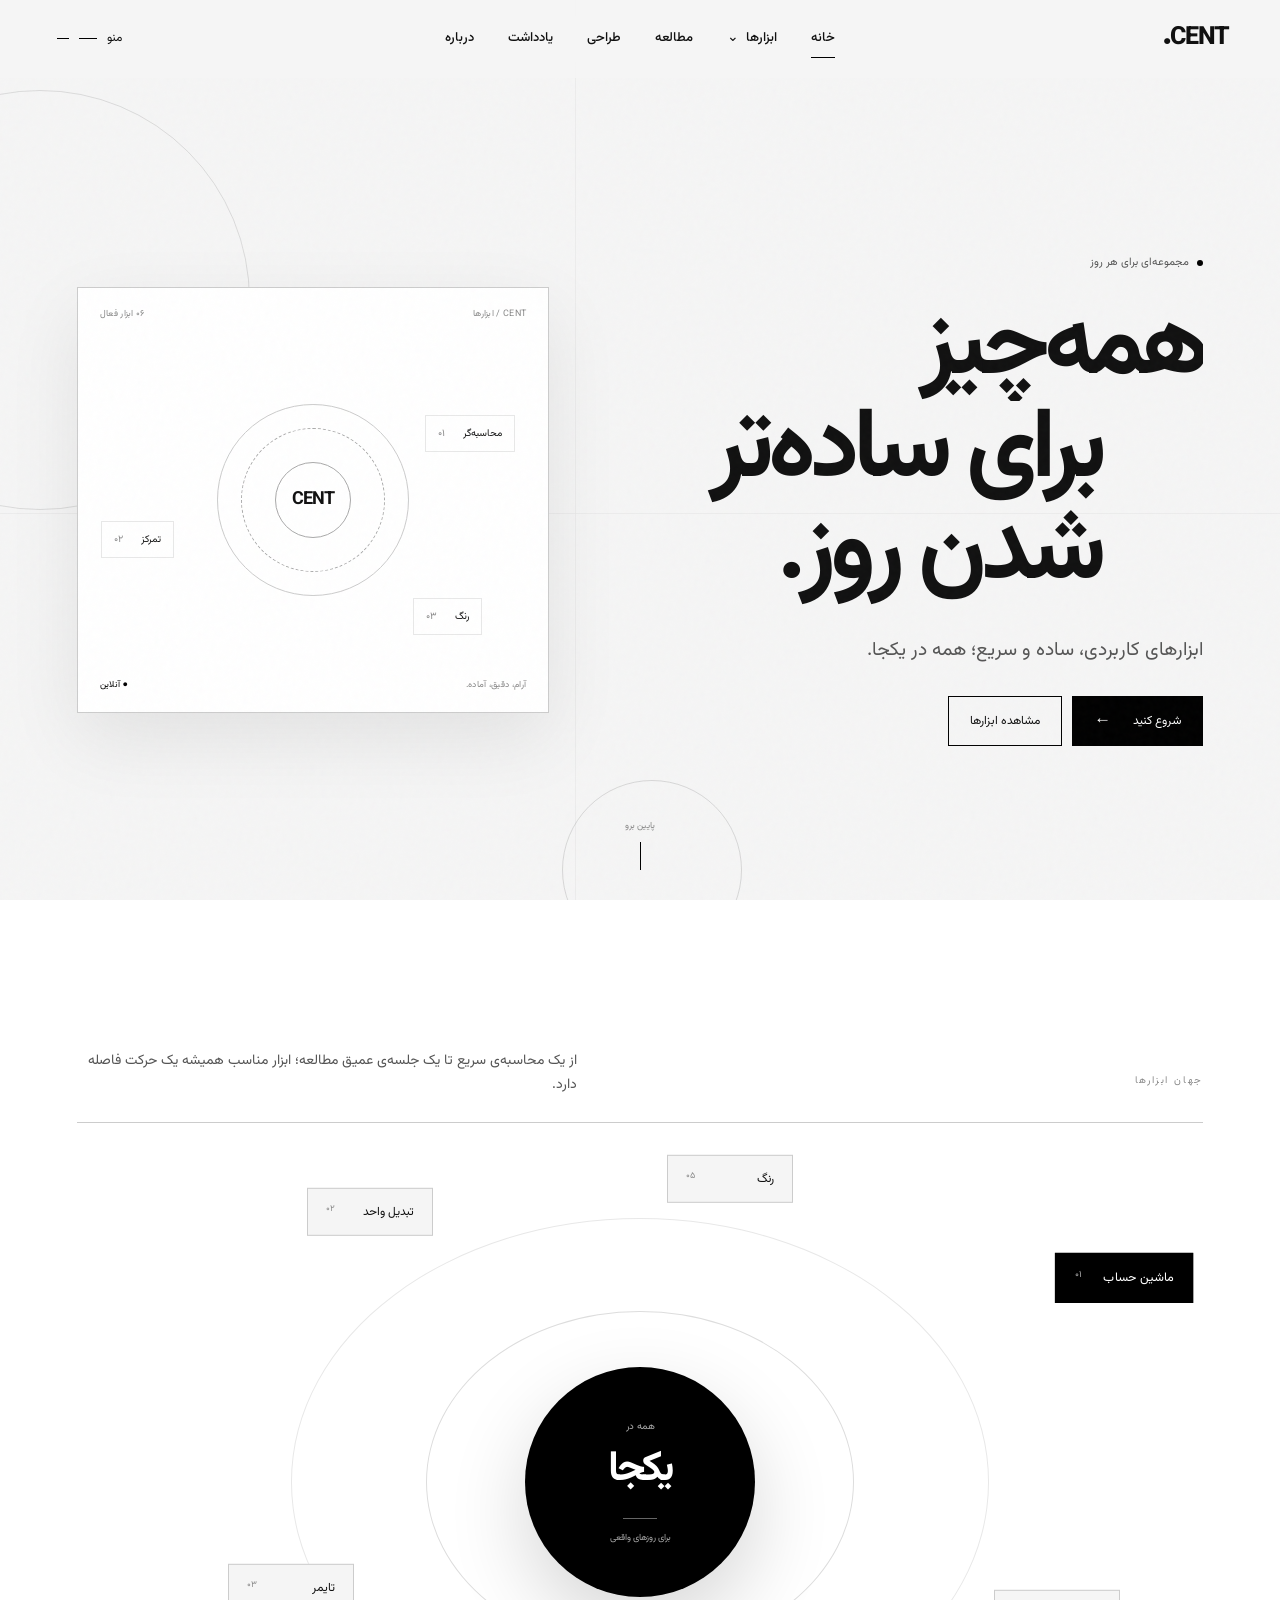
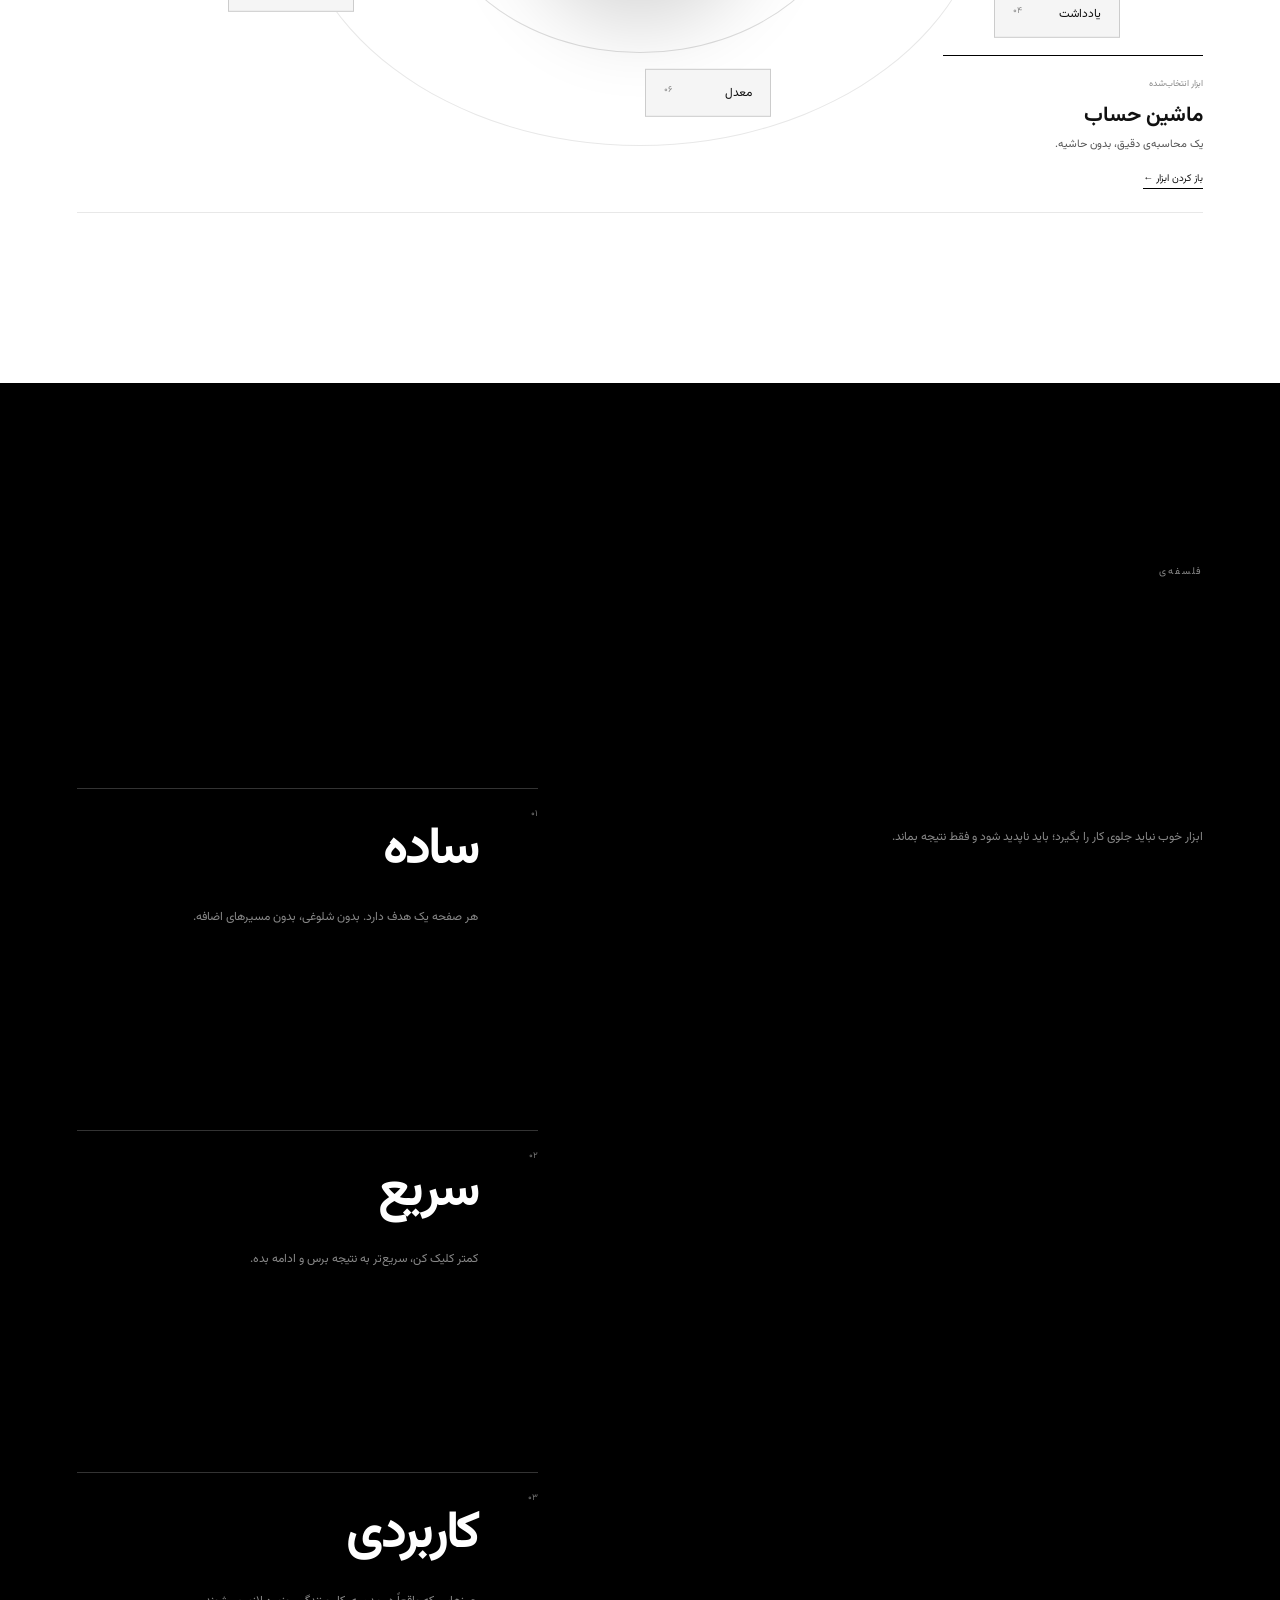
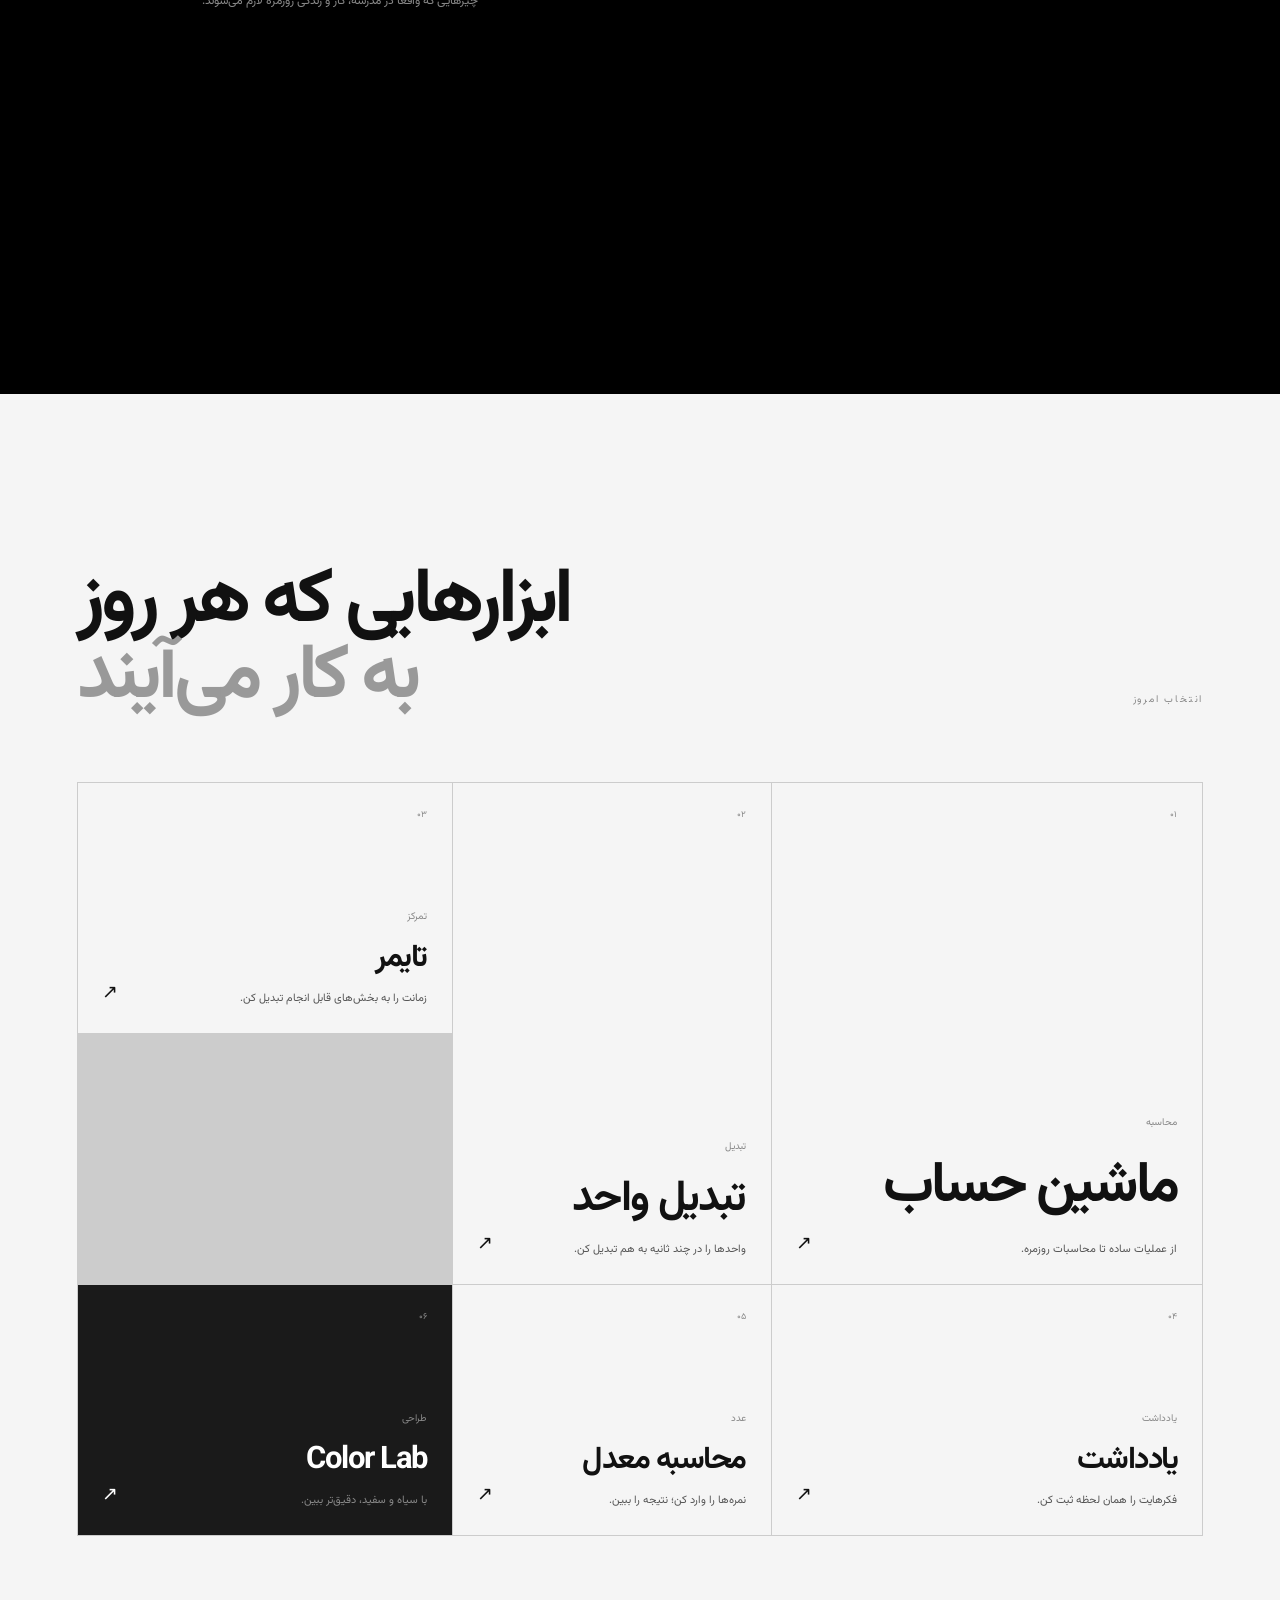
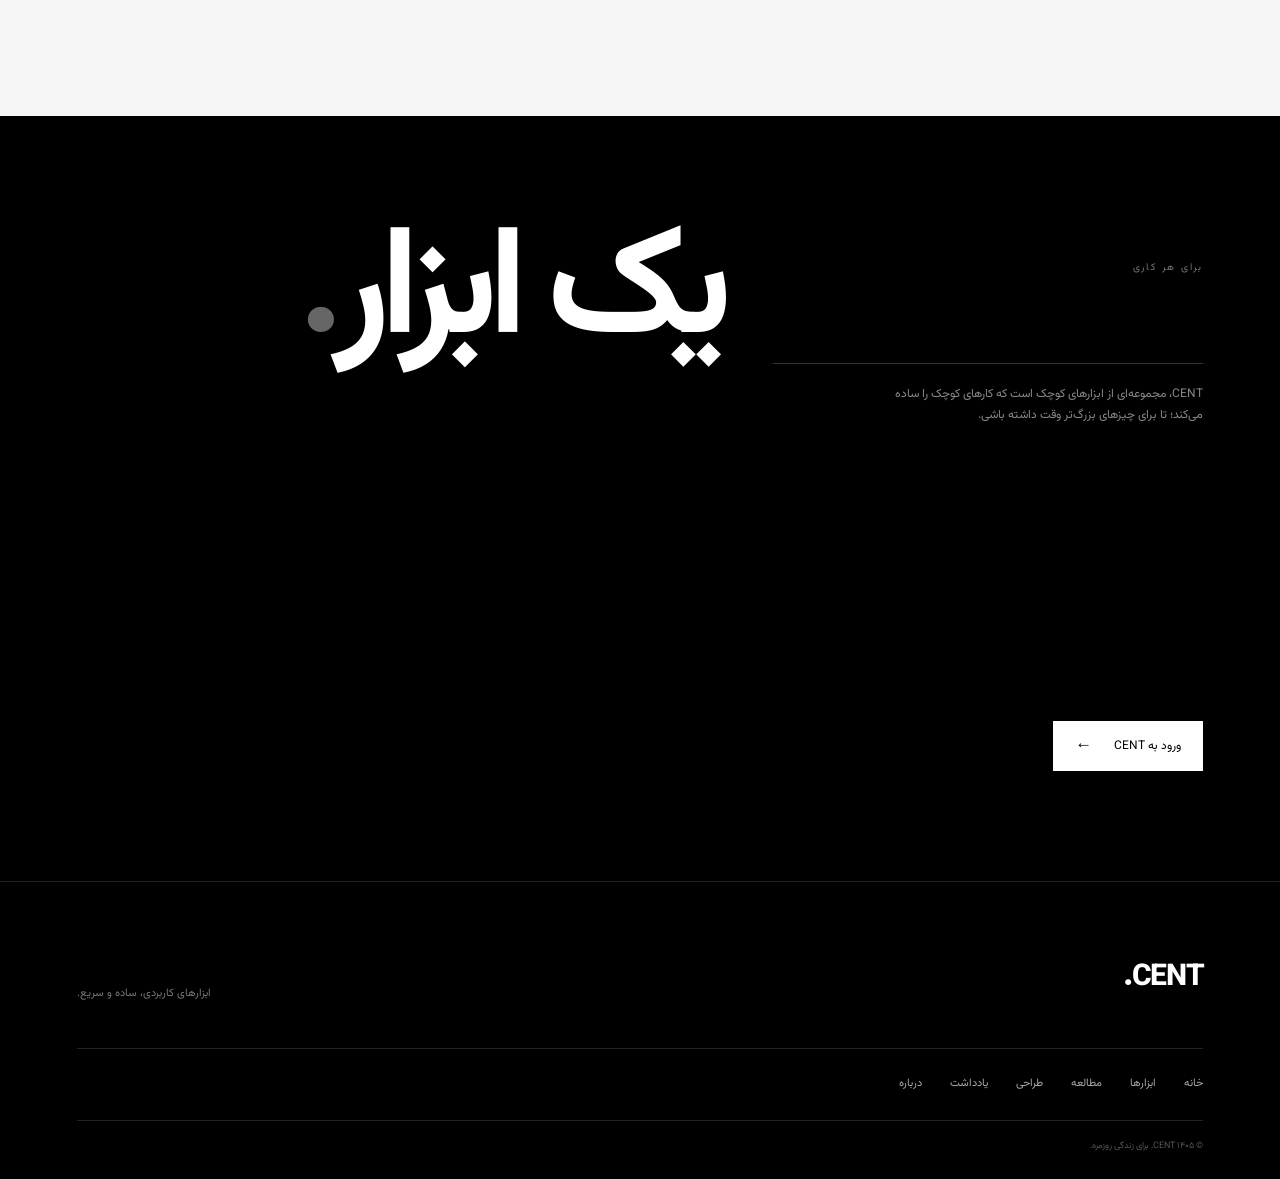
==== commit 61be9da2: "Update index.html" ====
--- a/index.html
+++ b/index.html
@@ -136,7 +136,7 @@
   <footer class="footer section-pad">
     <div class="footer-main"><a class="brand footer-brand" href="#top">CENT<span class="brand-dot">.</span></a><p>ابزارهای کاربردی، ساده و سریع.</p></div>
     <nav class="footer-links" aria-label="پیوندهای پایانی"><a href="#top">خانه</a><a href="#tools">ابزارها</a><a href="#study">مطالعه</a><a href="#design">طراحی</a><a href="#notes">یادداشت</a><a href="hamrah-about-v1/about.html">درباره</a></nav>
-    <div class="footer-bottom"><span>© ۱۴۰۵ CENT. برای زندگی روزمره.</span><span>ساخته‌شده با دقت.</span></div>
+    <div class="footer-bottom"><span>© ۱۴۰۵ CENT. برای زندگی روزمره.</span></div>
   </footer>
   <script src="script.js"></script>
 </body>
